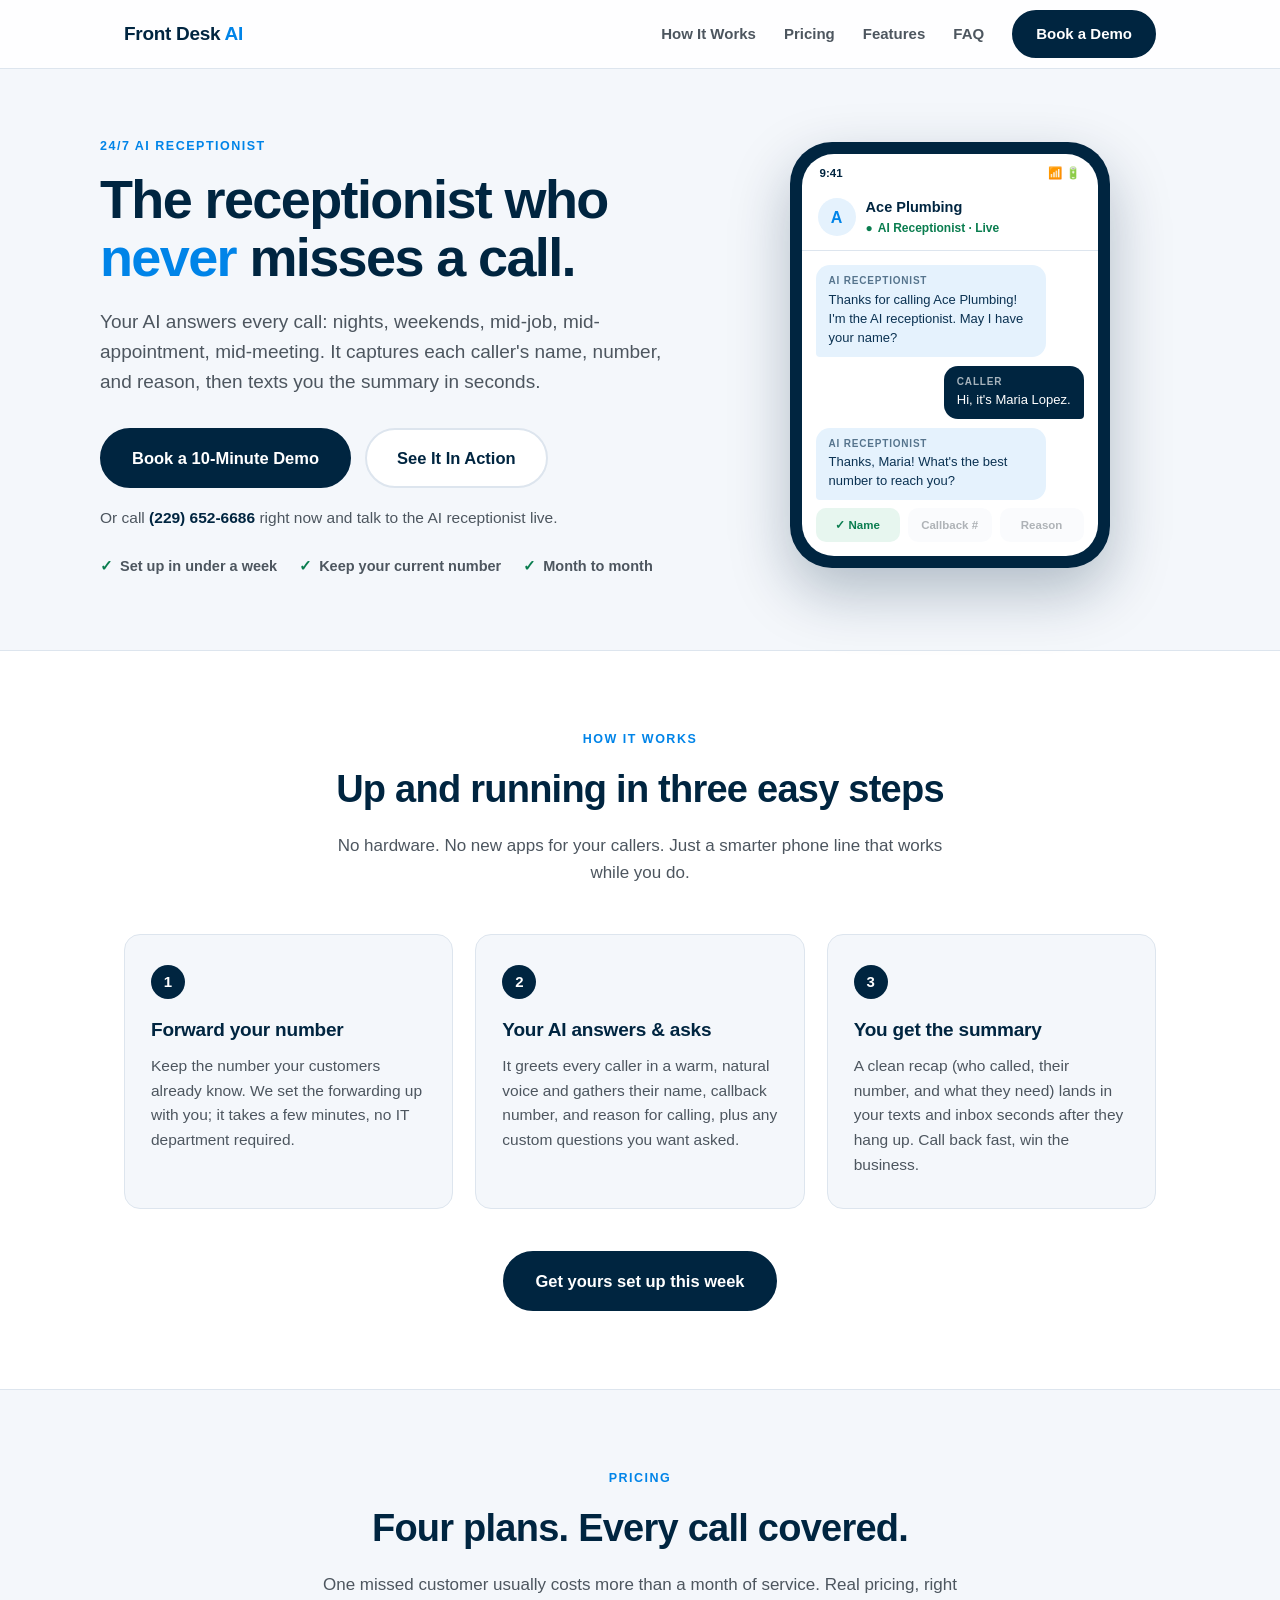
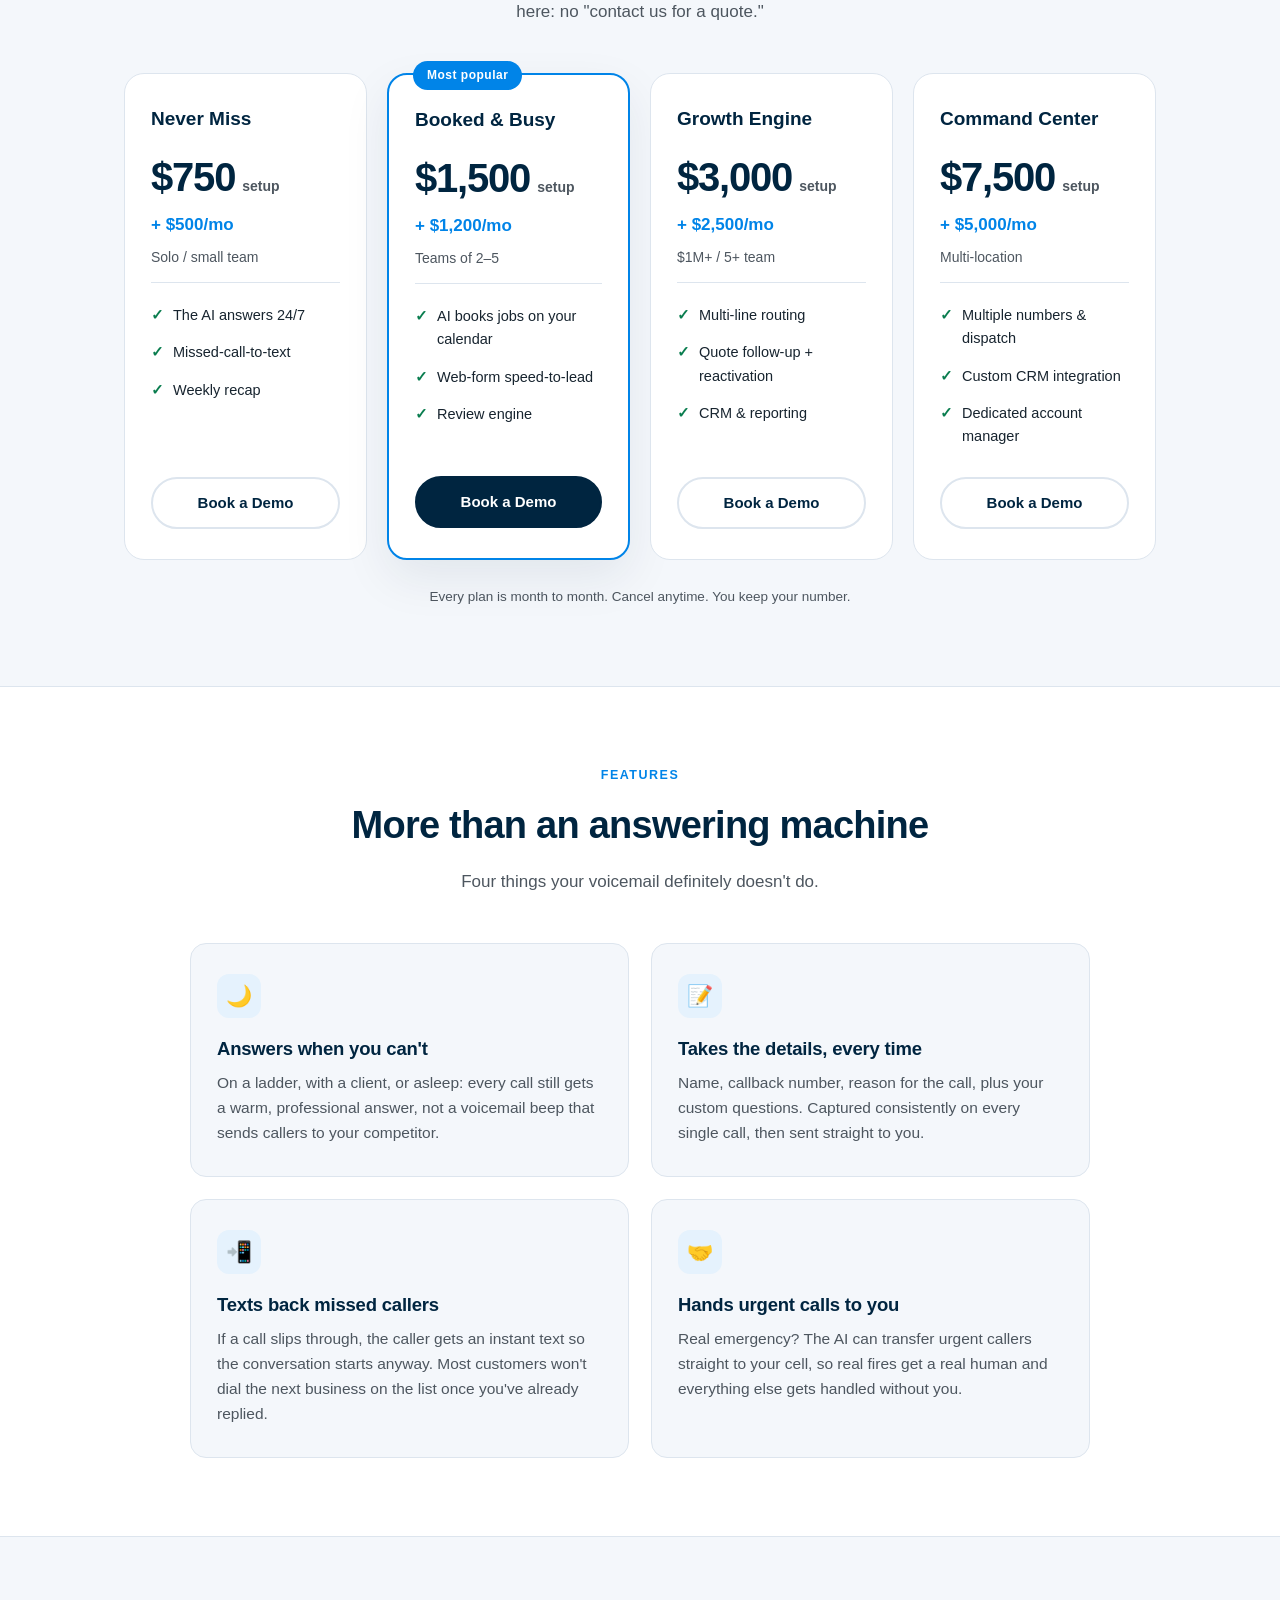
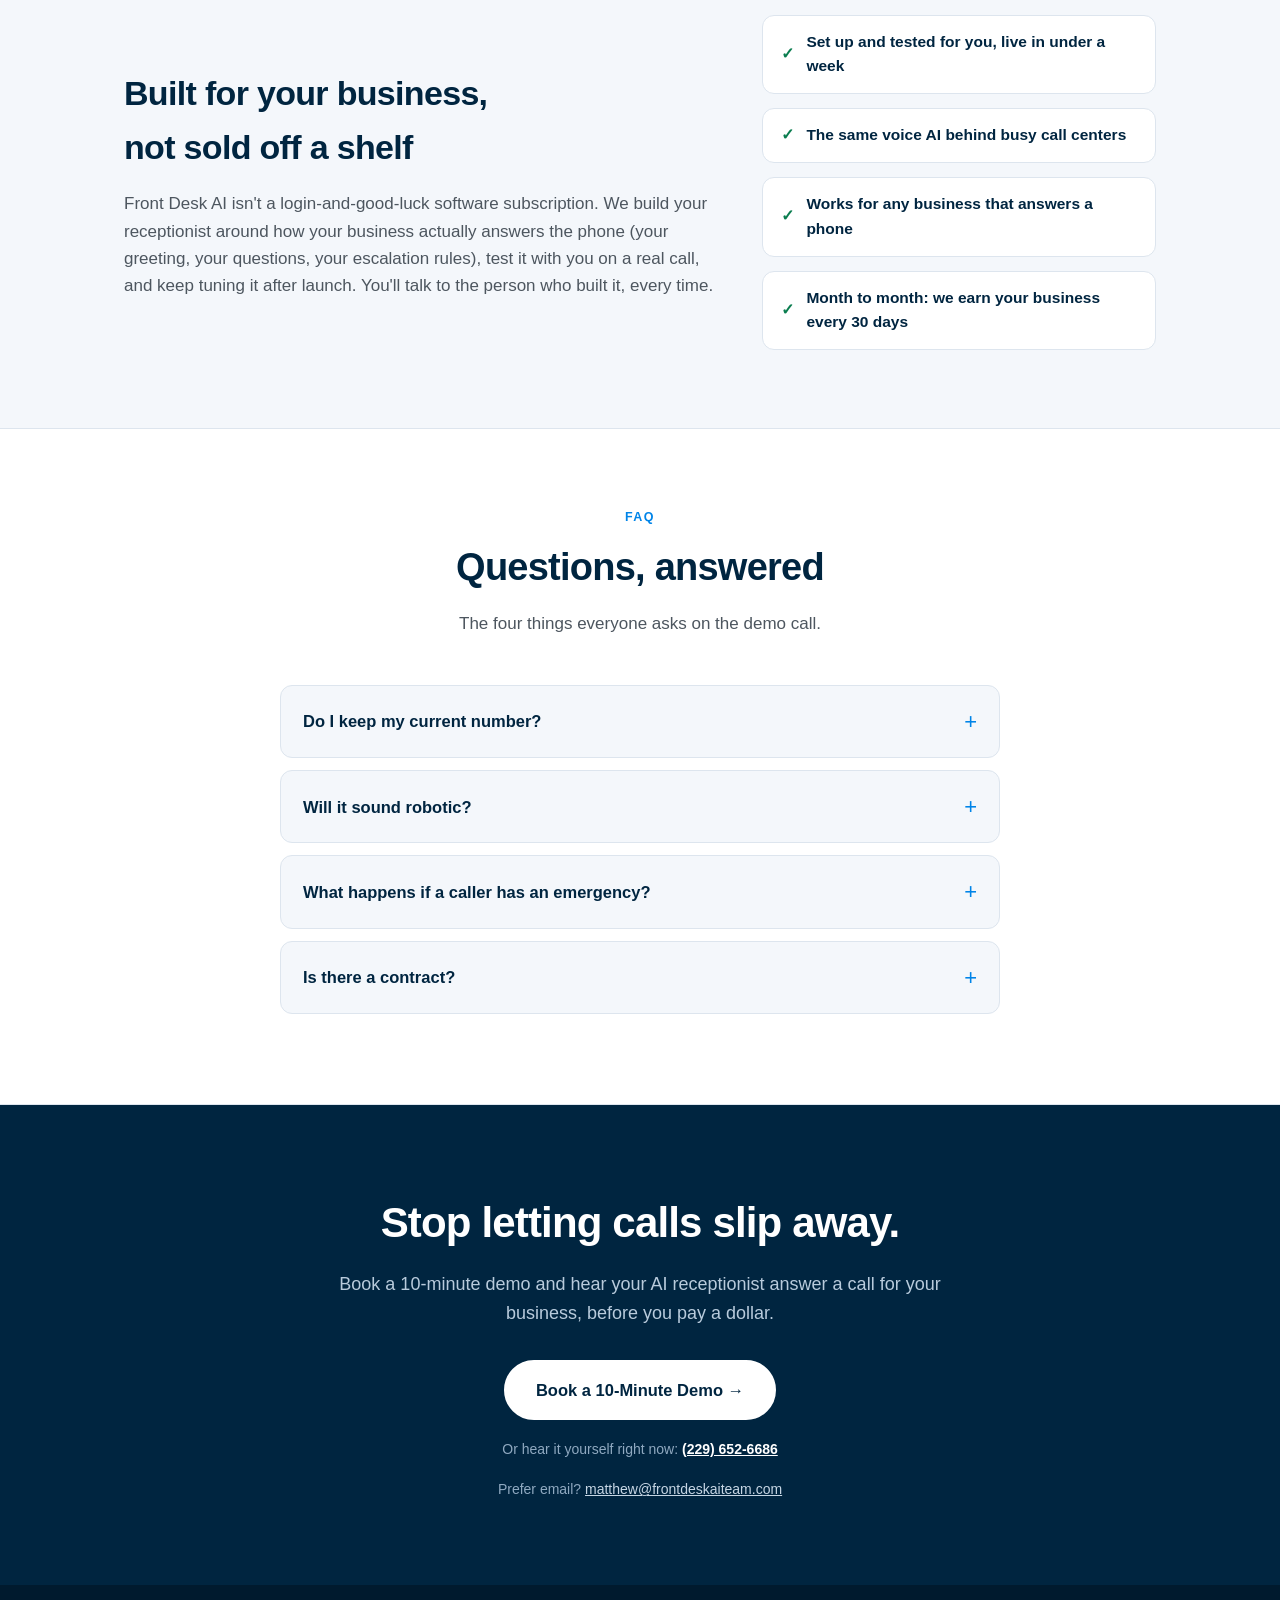
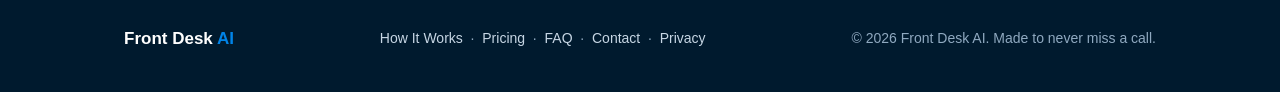
==== index.html @ 1f6967f9 "Add Google Analytics 4 (G-XVB7CTKQTZ) to site head" ====
<!DOCTYPE html>
<html lang="en">
<head>
  <meta charset="UTF-8" />
  <meta name="viewport" content="width=device-width, initial-scale=1.0" />
  <title>Front Desk AI — The AI Receptionist That Never Misses a Call</title>
  <meta name="description" content="A 24/7 AI receptionist for any business. Answers every call, captures each caller's name, number, and reason — and texts you the summary in seconds." />
  <style>
    :root {
      --navy: #002540;
      --navy-soft: #0d3a5c;
      --ink: #17242f;
      --muted: #4d565f;
      --bg: #f4f7fb;
      --card: #ffffff;
      --accent: #0084e8;
      --accent-wash: #e5f2fd;
      --line: #dde5ee;
      --green: #0a7d4f;
      --green-wash: #e7f6ef;
      --radius-card: 16px;
      --z-nav: 100;
    }
    * { box-sizing: border-box; margin: 0; padding: 0; }
    html { scroll-behavior: smooth; }
    body {
      font-family: -apple-system, BlinkMacSystemFont, "Segoe UI", Roboto, Helvetica, Arial, sans-serif;
      background: var(--bg); color: var(--ink); line-height: 1.6;
      -webkit-font-smoothing: antialiased;
    }
    .wrap { max-width: 1080px; margin: 0 auto; padding: 0 24px; }
    a { color: inherit; }
    h1, h2, h3 { color: var(--navy); text-wrap: balance; }
    img { max-width: 100%; }

    /* Buttons */
    .btn {
      display: inline-flex; align-items: center; justify-content: center; gap: 8px;
      background: var(--navy); color: #fff; text-decoration: none;
      padding: 15px 30px; border-radius: 999px; font-weight: 700; font-size: 16.5px;
      border: 2px solid var(--navy);
      transition: transform .12s ease, box-shadow .12s ease;
      min-height: 48px;
    }
    .btn:hover { transform: translateY(-2px); box-shadow: 0 10px 24px rgba(0,37,64,.22); }
    .btn-ghost { background: #fff; color: var(--navy); border-color: var(--line); }
    .btn-ghost:hover { box-shadow: 0 10px 24px rgba(0,37,64,.10); }
    .btn-inverse { background: #fff; color: var(--navy); border-color: #fff; }

    /* Nav */
    .nav-outer {
      position: fixed; top: 0; left: 0; right: 0; z-index: var(--z-nav);
      background: rgba(255,255,255,.85); backdrop-filter: blur(12px);
      border-bottom: 1px solid var(--line);
    }
    nav { display: flex; justify-content: space-between; align-items: center; height: 68px; }
    .logo { font-weight: 800; font-size: 19px; color: var(--navy); text-decoration: none; letter-spacing: -.3px; }
    .logo .dot { color: var(--accent); }
    .nav-links { display: flex; gap: 28px; align-items: center; }
    .nav-links a { text-decoration: none; color: var(--muted); font-size: 15px; font-weight: 600; }
    .nav-links a:hover { color: var(--navy); }
    .nav-links a.btn, .nav-links a.btn:hover { color: #fff; }
    .nav-cta { padding: 10px 22px; font-size: 15px; min-height: 42px; }
    @media (max-width: 820px) { .nav-links a:not(.btn) { display: none; } }

    /* Hero */
    .hero { padding: 132px 0 72px; }
    .hero-grid { display: grid; grid-template-columns: 1.1fr .9fr; gap: 56px; align-items: center; }
    @media (max-width: 900px) { .hero-grid { grid-template-columns: 1fr; gap: 48px; } }
    .kicker {
      display: inline-block; font-size: 12.5px; font-weight: 800; letter-spacing: 1.5px;
      color: var(--accent); text-transform: uppercase; margin-bottom: 14px;
    }
    .hero h1 {
      font-size: clamp(36px, 5.2vw, 54px); line-height: 1.08; letter-spacing: -.03em;
      font-weight: 800; margin-bottom: 20px;
    }
    .hero h1 em { font-style: normal; color: var(--accent); }
    .hero .sub { font-size: 19px; color: var(--muted); max-width: 34em; margin-bottom: 30px; }
    .cta-row { display: flex; gap: 14px; flex-wrap: wrap; margin-bottom: 18px; }
    .try-line { font-size: 15.5px; color: var(--muted); margin-bottom: 24px; }
    .try-line a { color: var(--navy); text-decoration: none; }
    .try-line a:hover { text-decoration: underline; }
    .hero-points { display: flex; gap: 22px; flex-wrap: wrap; font-size: 14.5px; font-weight: 600; color: var(--muted); }
    .hero-points span::before { content: "✓"; color: var(--green); font-weight: 800; margin-right: 7px; }

    /* Phone demo */
    .demo-col { display: flex; flex-direction: column; align-items: center; gap: 18px; }

    .phone {
      width: 320px; max-width: 88vw; background: var(--navy); border-radius: 42px; padding: 12px;
      box-shadow: 0 24px 60px rgba(0,37,64,.28);
    }
    .phone-screen { background: #fff; border-radius: 32px; overflow: hidden; }
    .phone-status {
      display: flex; justify-content: space-between; font-size: 11.5px; font-weight: 700;
      color: var(--navy); padding: 10px 18px 6px;
    }
    .call-head { display: flex; align-items: center; gap: 10px; padding: 8px 16px 12px; border-bottom: 1px solid var(--line); }
    .call-avatar {
      width: 38px; height: 38px; border-radius: 50%; background: var(--accent-wash);
      color: var(--accent); font-weight: 800; display: flex; align-items: center; justify-content: center;
    }
    .call-name { font-weight: 800; font-size: 14.5px; color: var(--navy); }
    .call-live { font-size: 12px; color: var(--green); font-weight: 700; }
    .call-live::before { content: "●"; margin-right: 5px; animation: pulse 1.6s infinite; }
    @keyframes pulse { 0%,100% { opacity: 1; } 50% { opacity: .35; } }
    .transcript { padding: 14px 14px 8px; min-height: 218px; display: flex; flex-direction: column; gap: 9px; }
    .bubble {
      max-width: 86%; padding: 9px 13px; border-radius: 14px; font-size: 13px; line-height: 1.45;
      opacity: 0; transform: translateY(8px);
      animation: rise .45s cubic-bezier(.16,1,.3,1) forwards;
    }
    .bubble.ai { background: var(--accent-wash); color: #0b3252; border-bottom-left-radius: 4px; align-self: flex-start; }
    .bubble.caller { background: var(--navy); color: #fff; border-bottom-right-radius: 4px; align-self: flex-end; }
    .bubble .who { display: block; font-size: 10px; font-weight: 800; letter-spacing: .8px; opacity: .65; margin-bottom: 2px; }
    @keyframes rise { to { opacity: 1; transform: none; } }
    .captured { display: flex; gap: 8px; padding: 0 14px 14px; }
    .cap {
      flex: 1; text-align: center; font-size: 11.5px; font-weight: 700; color: var(--muted);
      background: var(--bg); border-radius: 10px; padding: 8px 4px;
      opacity: .45; transition: all .3s ease;
    }
    .cap.done { opacity: 1; color: var(--green); background: var(--green-wash); }
    .cap.done::before { content: "✓ "; font-weight: 800; }
    .replay {
      font: inherit; font-size: 13.5px; font-weight: 700; color: var(--navy);
      background: none; border: none; cursor: pointer; text-decoration: underline; padding: 6px;
    }

    /* Sections */
    section { padding: 78px 0; }
    .band-white { background: #fff; border-top: 1px solid var(--line); border-bottom: 1px solid var(--line); }
    .sec-label {
      text-align: center; font-size: 12.5px; font-weight: 800; letter-spacing: 1.5px;
      color: var(--accent); text-transform: uppercase; margin-bottom: 10px;
    }
    .sec-title { text-align: center; font-size: clamp(28px, 3.6vw, 38px); font-weight: 800; letter-spacing: -.02em; margin-bottom: 12px; }
    .sec-sub { text-align: center; font-size: 17px; color: var(--muted); max-width: 38em; margin: 0 auto 48px; }

    /* Steps */
    .steps { display: grid; grid-template-columns: repeat(auto-fit, minmax(260px, 1fr)); gap: 22px; }
    .step { background: var(--bg); border: 1px solid var(--line); border-radius: var(--radius-card); padding: 30px 26px; }
    .step .num {
      display: inline-flex; width: 34px; height: 34px; border-radius: 50%;
      background: var(--navy); color: #fff; font-weight: 800; font-size: 15px;
      align-items: center; justify-content: center; margin-bottom: 16px;
    }
    .step h3 { font-size: 19px; margin-bottom: 8px; letter-spacing: -.2px; }
    .step p { font-size: 15.5px; color: var(--muted); }
    .steps-cta { text-align: center; margin-top: 42px; }

    /* Pricing */
    .tiers { display: grid; grid-template-columns: repeat(auto-fit, minmax(230px, 1fr)); gap: 20px; align-items: stretch; }
    .tier {
      position: relative; background: #fff; border: 1px solid var(--line);
      border-radius: 20px; padding: 30px 26px; display: flex; flex-direction: column;
    }
    .tier.pop { border: 2px solid var(--accent); box-shadow: 0 18px 48px rgba(0,37,64,.08); }
    .pop-badge {
      position: absolute; top: -14px; left: 24px; background: var(--accent); color: #fff;
      font-size: 12px; font-weight: 800; letter-spacing: .5px; border-radius: 999px; padding: 5px 14px;
    }
    .tier .plan-name { font-size: 19px; font-weight: 800; color: var(--navy); margin-bottom: 10px; }
    .tier .price-line { display: flex; align-items: baseline; gap: 7px; }
    .tier .amount { font-size: 40px; font-weight: 800; color: var(--navy); letter-spacing: -1.2px; }
    .tier .per { font-size: 14px; color: var(--muted); font-weight: 600; }
    .tier .monthly { font-size: 17px; font-weight: 800; color: var(--accent); margin: 2px 0 8px; }
    .tier .fit { font-size: 14px; color: var(--muted); padding-bottom: 14px; border-bottom: 1px solid var(--line); margin-bottom: 14px; }
    .tier ul { list-style: none; margin: 0 0 22px; flex: 1; }
    .tier li { padding: 7px 0; font-size: 14.5px; display: flex; gap: 9px; }
    .tier li::before { content: "✓"; color: var(--green); font-weight: 800; }
    .tier .btn { width: 100%; padding: 12px 20px; font-size: 15px; }
    .price-note { text-align: center; font-size: 13.5px; color: var(--muted); margin-top: 26px; }

    /* Features */
    .features { display: grid; grid-template-columns: repeat(auto-fit, minmax(300px, 1fr)); gap: 22px; max-width: 900px; margin: 0 auto; }
    .feature { background: var(--bg); border: 1px solid var(--line); border-radius: var(--radius-card); padding: 30px 26px; }
    .feature .ico {
      width: 44px; height: 44px; border-radius: 12px; background: var(--accent-wash);
      display: flex; align-items: center; justify-content: center; font-size: 21px; margin-bottom: 16px;
    }
    .feature h3 { font-size: 18.5px; margin-bottom: 8px; letter-spacing: -.2px; }
    .feature p { font-size: 15.5px; color: var(--muted); }

    /* Trust */
    .trust-inner { display: grid; grid-template-columns: 1.2fr .8fr; gap: 48px; align-items: center; }
    @media (max-width: 820px) { .trust-inner { grid-template-columns: 1fr; } }
    .trust-inner h2 { font-size: clamp(26px, 3.2vw, 34px); letter-spacing: -.02em; margin-bottom: 16px; text-align: left; }
    .trust-inner .lead { font-size: 17px; color: var(--muted); margin-bottom: 0; }
    .trust-list { list-style: none; display: flex; flex-direction: column; gap: 14px; }
    .trust-list li {
      background: #fff; border: 1px solid var(--line); border-radius: 12px;
      padding: 14px 18px; font-size: 15.5px; font-weight: 600; color: var(--navy);
      display: flex; gap: 12px; align-items: center;
    }
    .trust-list li::before { content: "✓"; color: var(--green); font-weight: 800; }

    /* FAQ */
    .faq { max-width: 720px; margin: 0 auto; }
    .faq details { background: var(--bg); border: 1px solid var(--line); border-radius: 12px; margin-bottom: 12px; }
    .faq summary {
      cursor: pointer; list-style: none; display: flex; justify-content: space-between; align-items: center;
      padding: 18px 22px; font-weight: 700; font-size: 16.5px; color: var(--navy); gap: 16px;
    }
    .faq summary::-webkit-details-marker { display: none; }
    .faq summary::after { content: "+"; font-size: 22px; font-weight: 400; color: var(--accent); transition: transform .2s ease; }
    .faq details[open] summary::after { transform: rotate(45deg); }
    .faq .answer { padding: 0 22px 20px; font-size: 15.5px; color: var(--muted); }

    /* Final CTA */
    .final { background: var(--navy); color: #fff; text-align: center; padding: 84px 0; }
    .final h2 { color: #fff; font-size: clamp(30px, 4vw, 42px); letter-spacing: -.02em; margin-bottom: 14px; }
    .final p { font-size: 18px; color: #b8cbdc; max-width: 34em; margin: 0 auto 32px; }
    .final .micro { font-size: 14px; color: #8fa9c0; margin: 18px auto 0; }

    /* Footer */
    footer { background: #001a2e; color: #8fa9c0; padding: 40px 0; font-size: 14px; }
    .foot { display: flex; justify-content: space-between; gap: 24px; flex-wrap: wrap; align-items: center; }
    footer a { color: #c6d6e4; text-decoration: none; }
    footer a:hover { text-decoration: underline; }
    .foot-logo { font-weight: 800; font-size: 17px; color: #fff; }
    .foot-logo .dot { color: var(--accent); }

    @media (prefers-reduced-motion: reduce) {
      html { scroll-behavior: auto; }
      .bubble { animation: none; opacity: 1; transform: none; }
      .call-live::before { animation: none; }
      .btn, .cap { transition: none; }
    }
  </style>
  <!-- Meta Pixel Code -->
  <script>
  !function(f,b,e,v,n,t,s)
  {if(f.fbq)return;n=f.fbq=function(){n.callMethod?
  n.callMethod.apply(n,arguments):n.queue.push(arguments)};
  if(!f._fbq)f._fbq=n;n.push=n;n.loaded=!0;n.version='2.0';
  n.queue=[];t=b.createElement(e);t.async=!0;
  t.src=v;s=b.getElementsByTagName(e)[0];
  s.parentNode.insertBefore(t,s)}(window, document,'script',
  'https://connect.facebook.net/en_US/fbevents.js');
  fbq('init', '27931621709765594');
  fbq('track', 'PageView');
  </script>
  <noscript><img height="1" width="1" style="display:none"
  src="https://www.facebook.com/tr?id=27931621709765594&ev=PageView&noscript=1"
  /></noscript>
  <!-- End Meta Pixel Code -->
  <!-- Google tag (gtag.js) -->
  <script async src="https://www.googletagmanager.com/gtag/js?id=G-XVB7CTKQTZ"></script>
  <script>
    window.dataLayer = window.dataLayer || [];
    function gtag(){dataLayer.push(arguments);}
    gtag('js', new Date());
    gtag('config', 'G-XVB7CTKQTZ');
  </script>
  <!-- End Google tag -->
</head>
<body>

  <div class="nav-outer">
    <nav class="wrap">
      <a class="logo" href="#top">Front Desk<span class="dot"> AI</span></a>
      <div class="nav-links">
        <a href="#how">How It Works</a>
        <a href="#pricing">Pricing</a>
        <a href="#features">Features</a>
        <a href="#faq">FAQ</a>
        <a class="btn nav-cta" href="https://calendly.com/njanjubusiness/30min">Book a Demo</a>
      </div>
    </nav>
  </div>

  <!-- HERO -->
  <header class="hero wrap" id="top">
    <div class="hero-grid">
      <div>
        <span class="kicker">24/7 AI Receptionist</span>
        <h1>The receptionist who <em>never</em> misses a call.</h1>
        <p class="sub">Your AI answers every call: nights, weekends, mid-job, mid-appointment, mid-meeting. It captures each caller's name, number, and reason, then texts you the summary in seconds.</p>
        <div class="cta-row">
          <a class="btn" href="https://calendly.com/njanjubusiness/30min">Book a 10-Minute Demo</a>
          <a class="btn btn-ghost" href="#demo" id="see-in-action">See It In Action</a>
        </div>
        <p class="try-line">Or call <a href="tel:+12296526686"><strong>(229) 652-6686</strong></a> right now and talk to the AI receptionist live.</p>
        <div class="hero-points">
          <span>Set up in under a week</span>
          <span>Keep your current number</span>
          <span>Month to month</span>
        </div>
      </div>

      <div class="demo-col" id="demo">
        <div class="phone" aria-label="Example AI receptionist call">
          <div class="phone-screen">
            <div class="phone-status"><span>9:41</span><span>📶 🔋</span></div>
            <div class="call-head">
              <div class="call-avatar" id="call-avatar">A</div>
              <div>
                <div class="call-name" id="call-name">Ace Plumbing</div>
                <div class="call-live">AI Receptionist · Live</div>
              </div>
            </div>
            <div class="transcript" id="transcript" aria-live="polite"></div>
            <div class="captured">
              <div class="cap" id="cap-name">Name</div>
              <div class="cap" id="cap-number">Callback #</div>
              <div class="cap" id="cap-reason">Reason</div>
            </div>
          </div>
        </div>
      </div>
    </div>
  </header>

  <!-- HOW IT WORKS -->
  <section class="band-white" id="how">
    <div class="wrap">
      <div class="sec-label">How It Works</div>
      <h2 class="sec-title">Up and running in three easy steps</h2>
      <p class="sec-sub">No hardware. No new apps for your callers. Just a smarter phone line that works while you do.</p>
      <div class="steps">
        <div class="step">
          <span class="num">1</span>
          <h3>Forward your number</h3>
          <p>Keep the number your customers already know. We set the forwarding up with you; it takes a few minutes, no IT department required.</p>
        </div>
        <div class="step">
          <span class="num">2</span>
          <h3>Your AI answers &amp; asks</h3>
          <p>It greets every caller in a warm, natural voice and gathers their name, callback number, and reason for calling, plus any custom questions you want asked.</p>
        </div>
        <div class="step">
          <span class="num">3</span>
          <h3>You get the summary</h3>
          <p>A clean recap (who called, their number, and what they need) lands in your texts and inbox seconds after they hang up. Call back fast, win the business.</p>
        </div>
      </div>
      <div class="steps-cta">
        <a class="btn" href="https://calendly.com/njanjubusiness/30min">Get yours set up this week</a>
      </div>
    </div>
  </section>

  <!-- PRICING -->
  <section id="pricing">
    <div class="wrap">
      <div class="sec-label">Pricing</div>
      <h2 class="sec-title">Four plans. Every call covered.</h2>
      <p class="sec-sub">One missed customer usually costs more than a month of service. Real pricing, right here: no "contact us for a quote."</p>
      <div class="tiers">
        <div class="tier">
          <div class="plan-name">Never Miss</div>
          <div class="price-line"><span class="amount">$750</span><span class="per">setup</span></div>
          <div class="monthly">+ $500/mo</div>
          <div class="fit">Solo / small team</div>
          <ul>
            <li>The AI answers 24/7</li>
            <li>Missed-call-to-text</li>
            <li>Weekly recap</li>
          </ul>
          <a class="btn btn-ghost" href="https://calendly.com/njanjubusiness/30min">Book a Demo</a>
        </div>
        <div class="tier pop">
          <span class="pop-badge">Most popular</span>
          <div class="plan-name">Booked &amp; Busy</div>
          <div class="price-line"><span class="amount">$1,500</span><span class="per">setup</span></div>
          <div class="monthly">+ $1,200/mo</div>
          <div class="fit">Teams of 2&ndash;5</div>
          <ul>
            <li>AI books jobs on your calendar</li>
            <li>Web-form speed-to-lead</li>
            <li>Review engine</li>
          </ul>
          <a class="btn" href="https://calendly.com/njanjubusiness/30min">Book a Demo</a>
        </div>
        <div class="tier">
          <div class="plan-name">Growth Engine</div>
          <div class="price-line"><span class="amount">$3,000</span><span class="per">setup</span></div>
          <div class="monthly">+ $2,500/mo</div>
          <div class="fit">$1M+ / 5+ team</div>
          <ul>
            <li>Multi-line routing</li>
            <li>Quote follow-up + reactivation</li>
            <li>CRM &amp; reporting</li>
          </ul>
          <a class="btn btn-ghost" href="https://calendly.com/njanjubusiness/30min">Book a Demo</a>
        </div>
        <div class="tier">
          <div class="plan-name">Command Center</div>
          <div class="price-line"><span class="amount">$7,500</span><span class="per">setup</span></div>
          <div class="monthly">+ $5,000/mo</div>
          <div class="fit">Multi-location</div>
          <ul>
            <li>Multiple numbers &amp; dispatch</li>
            <li>Custom CRM integration</li>
            <li>Dedicated account manager</li>
          </ul>
          <a class="btn btn-ghost" href="https://calendly.com/njanjubusiness/30min">Book a Demo</a>
        </div>
      </div>
      <p class="price-note">Every plan is month to month. Cancel anytime. You keep your number.</p>
    </div>
  </section>

  <!-- FEATURES -->
  <section class="band-white" id="features">
    <div class="wrap">
      <div class="sec-label">Features</div>
      <h2 class="sec-title">More than an answering machine</h2>
      <p class="sec-sub">Four things your voicemail definitely doesn't do.</p>
      <div class="features">
        <div class="feature">
          <div class="ico">🌙</div>
          <h3>Answers when you can't</h3>
          <p>On a ladder, with a client, or asleep: every call still gets a warm, professional answer, not a voicemail beep that sends callers to your competitor.</p>
        </div>
        <div class="feature">
          <div class="ico">📝</div>
          <h3>Takes the details, every time</h3>
          <p>Name, callback number, reason for the call, plus your custom questions. Captured consistently on every single call, then sent straight to you.</p>
        </div>
        <div class="feature">
          <div class="ico">📲</div>
          <h3>Texts back missed callers</h3>
          <p>If a call slips through, the caller gets an instant text so the conversation starts anyway. Most customers won't dial the next business on the list once you've already replied.</p>
        </div>
        <div class="feature">
          <div class="ico">🤝</div>
          <h3>Hands urgent calls to you</h3>
          <p>Real emergency? The AI can transfer urgent callers straight to your cell, so real fires get a real human and everything else gets handled without you.</p>
        </div>
      </div>
    </div>
  </section>

  <!-- TRUST -->
  <section id="why">
    <div class="wrap trust-inner">
      <div>
        <h2>Built for your business, not sold off a shelf</h2>
        <p class="lead">Front Desk AI isn't a login-and-good-luck software subscription. We build your receptionist around how your business actually answers the phone (your greeting, your questions, your escalation rules), test it with you on a real call, and keep tuning it after launch. You'll talk to the person who built it, every time.</p>
      </div>
      <ul class="trust-list">
        <li>Set up and tested for you, live in under a week</li>
        <li>The same voice AI behind busy call centers</li>
        <li>Works for any business that answers a phone</li>
        <li>Month to month: we earn your business every 30 days</li>
      </ul>
    </div>
  </section>

  <!-- FAQ -->
  <section class="band-white" id="faq">
    <div class="wrap">
      <div class="sec-label">FAQ</div>
      <h2 class="sec-title">Questions, answered</h2>
      <p class="sec-sub">The four things everyone asks on the demo call.</p>
      <div class="faq">
        <details>
          <summary>Do I keep my current number?</summary>
          <p class="answer">Yes. We forward your existing line to your AI receptionist. Your callers dial the same number they always have and won't notice any difference. Cancel, and your number works exactly as before.</p>
        </details>
        <details>
          <summary>Will it sound robotic?</summary>
          <p class="answer">No. It uses a warm, natural voice and greets callers with your business name and your tone. Most callers have a normal conversation without realizing they're talking to an AI, and it never gets flustered, tired, or rude.</p>
        </details>
        <details>
          <summary>What happens if a caller has an emergency?</summary>
          <p class="answer">You decide what counts as urgent, and the AI follows your rules: transferring those calls straight to your cell, or flagging them at the top of your summary so you can call back first.</p>
        </details>
        <details>
          <summary>Is there a contract?</summary>
          <p class="answer">No contract. Every plan starts with a one-time setup (from $750) to build and tune your receptionist, then a flat monthly rate (from $500/mo), month to month. If it's not paying for itself, cancel. You keep your number either way.</p>
        </details>
      </div>
    </div>
  </section>

  <!-- FINAL CTA -->
  <section class="final">
    <div class="wrap">
      <h2>Stop letting calls slip away.</h2>
      <p>Book a 10-minute demo and hear your AI receptionist answer a call for your business, before you pay a dollar.</p>
      <a class="btn btn-inverse" href="https://calendly.com/njanjubusiness/30min">Book a 10-Minute Demo →</a>
      <p class="micro">Or hear it yourself right now: <a href="tel:+12296526686" style="color:#fff; font-weight:700">(229) 652-6686</a></p>
      <p class="micro">Prefer email? <a href="mailto:matthew@frontdeskaiteam.com" style="color:#c6d6e4">matthew@frontdeskaiteam.com</a></p>
    </div>
  </section>

  <footer>
    <div class="wrap foot">
      <div class="foot-logo">Front Desk<span class="dot"> AI</span></div>
      <div>
        <a href="#how">How It Works</a> &nbsp;·&nbsp;
        <a href="#pricing">Pricing</a> &nbsp;·&nbsp;
        <a href="#faq">FAQ</a> &nbsp;·&nbsp;
        <a href="mailto:matthew@frontdeskaiteam.com">Contact</a> &nbsp;·&nbsp;
        <a href="/privacy/">Privacy</a>
      </div>
      <div>© 2026 Front Desk AI. Made to never miss a call.</div>
    </div>
  </footer>

  <script>
    const CALL = [
      ["ai", "Thanks for calling Ace Plumbing! I'm the AI receptionist. May I have your name?"],
      ["caller", "Hi, it's Maria Lopez."],
      ["ai", "Thanks, Maria! What's the best number to reach you?", "name"],
      ["caller", "909-555-0142."],
      ["ai", "Got it. And what can we help you with today?", "number"],
      ["caller", "My water heater is leaking into the garage."],
      ["ai", "Sorry to hear that. I've got it all down, and someone will call you right back, Maria!", "reason"]
    ];

    const transcript = document.getElementById("transcript");
    const caps = { name: document.getElementById("cap-name"), number: document.getElementById("cap-number"), reason: document.getElementById("cap-reason") };
    const reduced = window.matchMedia("(prefers-reduced-motion: reduce)").matches;
    let timers = [];

    function play() {
      timers.forEach(clearTimeout); timers = [];
      transcript.innerHTML = "";
      Object.values(caps).forEach(c => c.classList.remove("done"));

      CALL.forEach(([who, text, capKey], i) => {
        const delay = reduced ? 0 : i * 1100;
        timers.push(setTimeout(() => {
          const b = document.createElement("div");
          b.className = "bubble " + who;
          const label = document.createElement("span");
          label.className = "who";
          label.textContent = who === "ai" ? "AI RECEPTIONIST" : "CALLER";
          b.appendChild(label);
          b.appendChild(document.createTextNode(text));
          transcript.appendChild(b);
          if (capKey) caps[capKey].classList.add("done");
          if (transcript.children.length > 4) transcript.removeChild(transcript.children[0]);
        }, delay));
      });
    }

    document.getElementById("see-in-action").addEventListener("click", () => play());
    play();
  </script>
  <!-- Meta Pixel: fire Schedule when a booking button (Calendly) is clicked -->
  <script>
    document.addEventListener("click", function (e) {
      var a = e.target.closest('a[href*="calendly.com"]');
      if (a && typeof fbq === "function") { fbq("track", "Schedule"); }
    });
  </script>
</body>
</html>
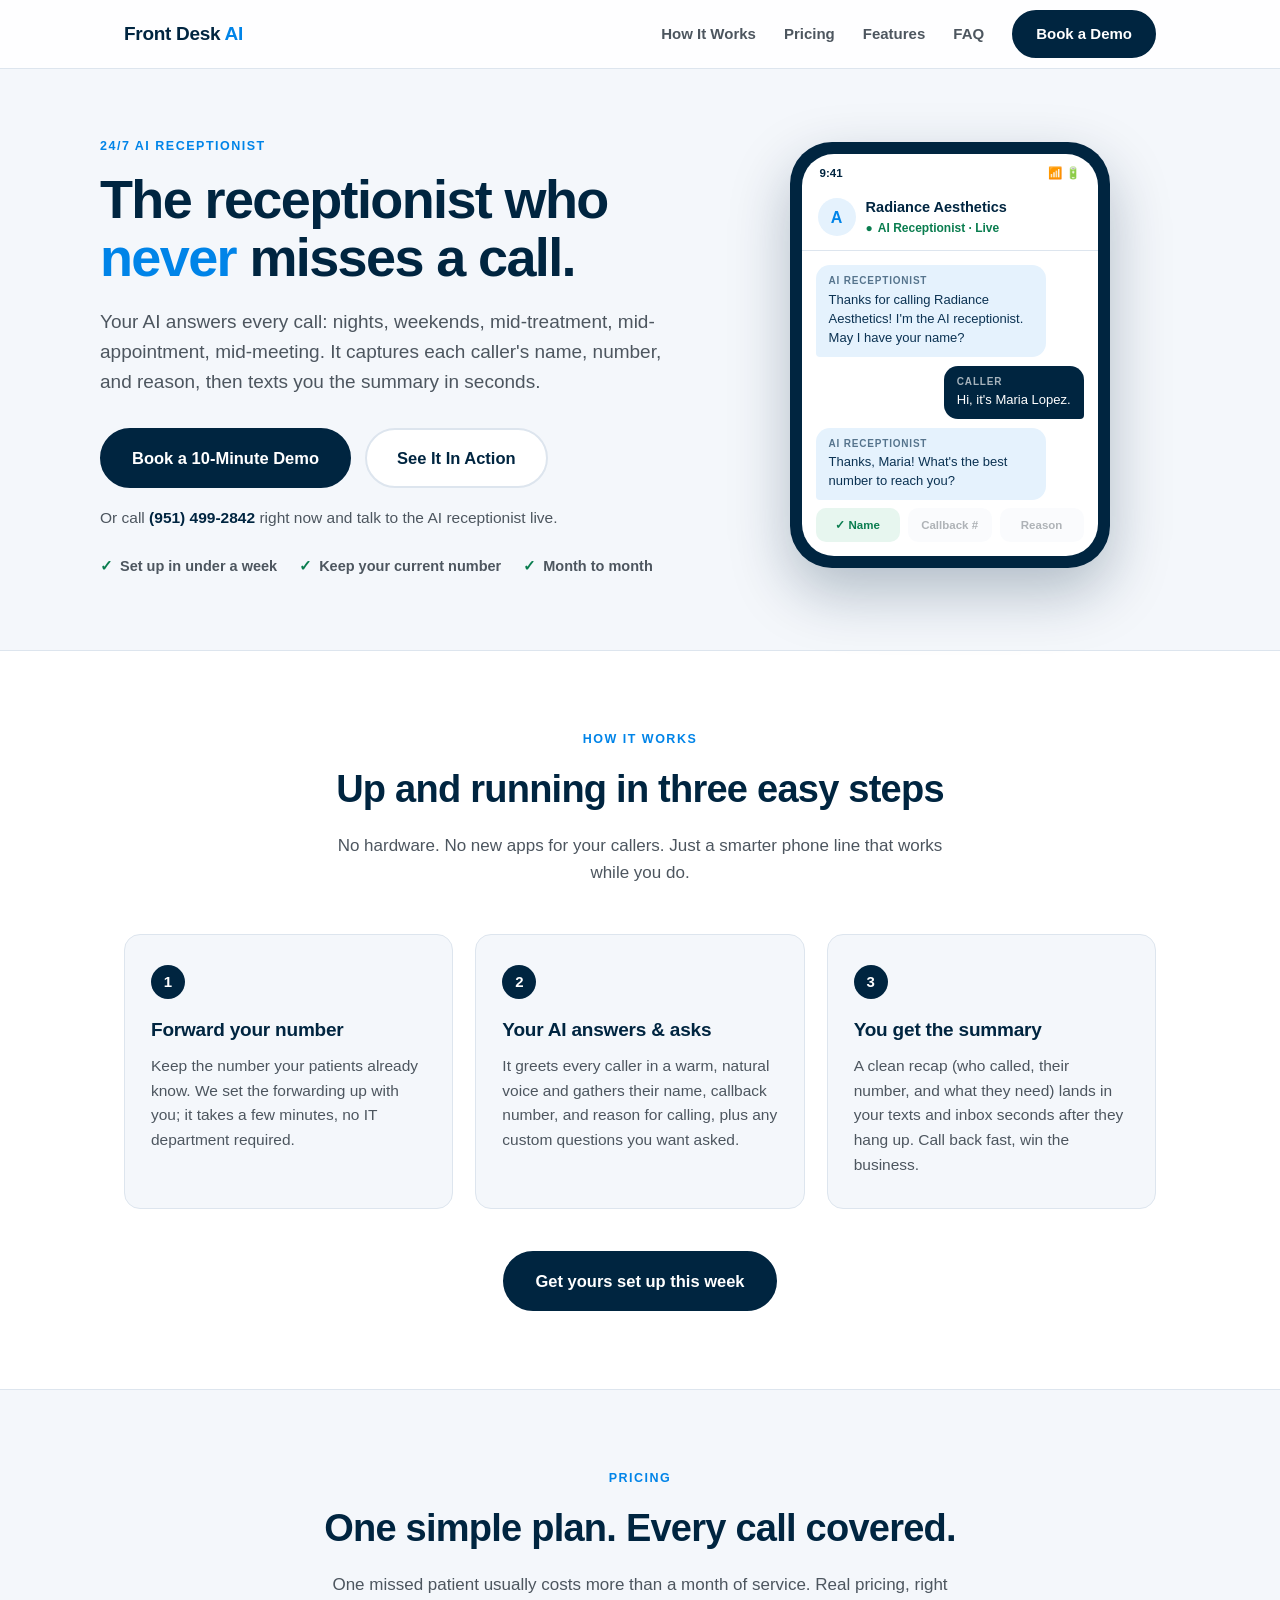
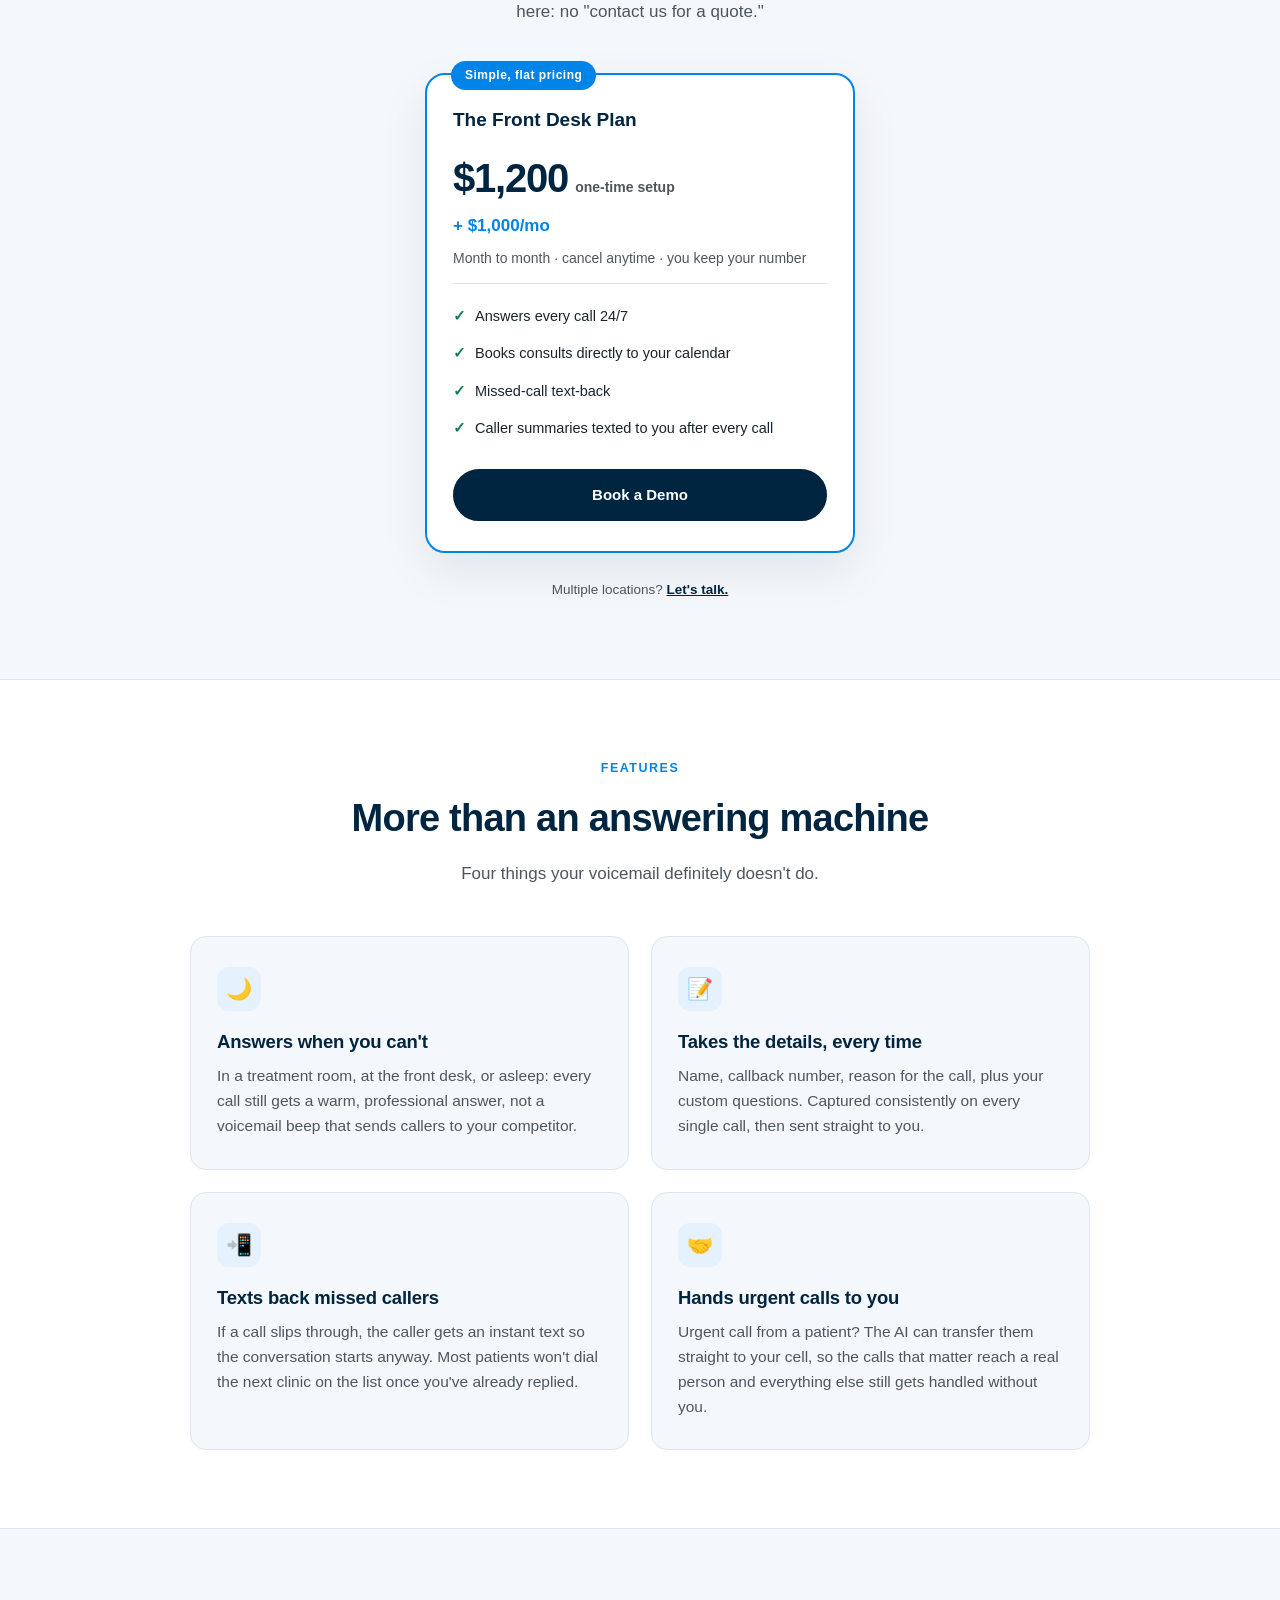
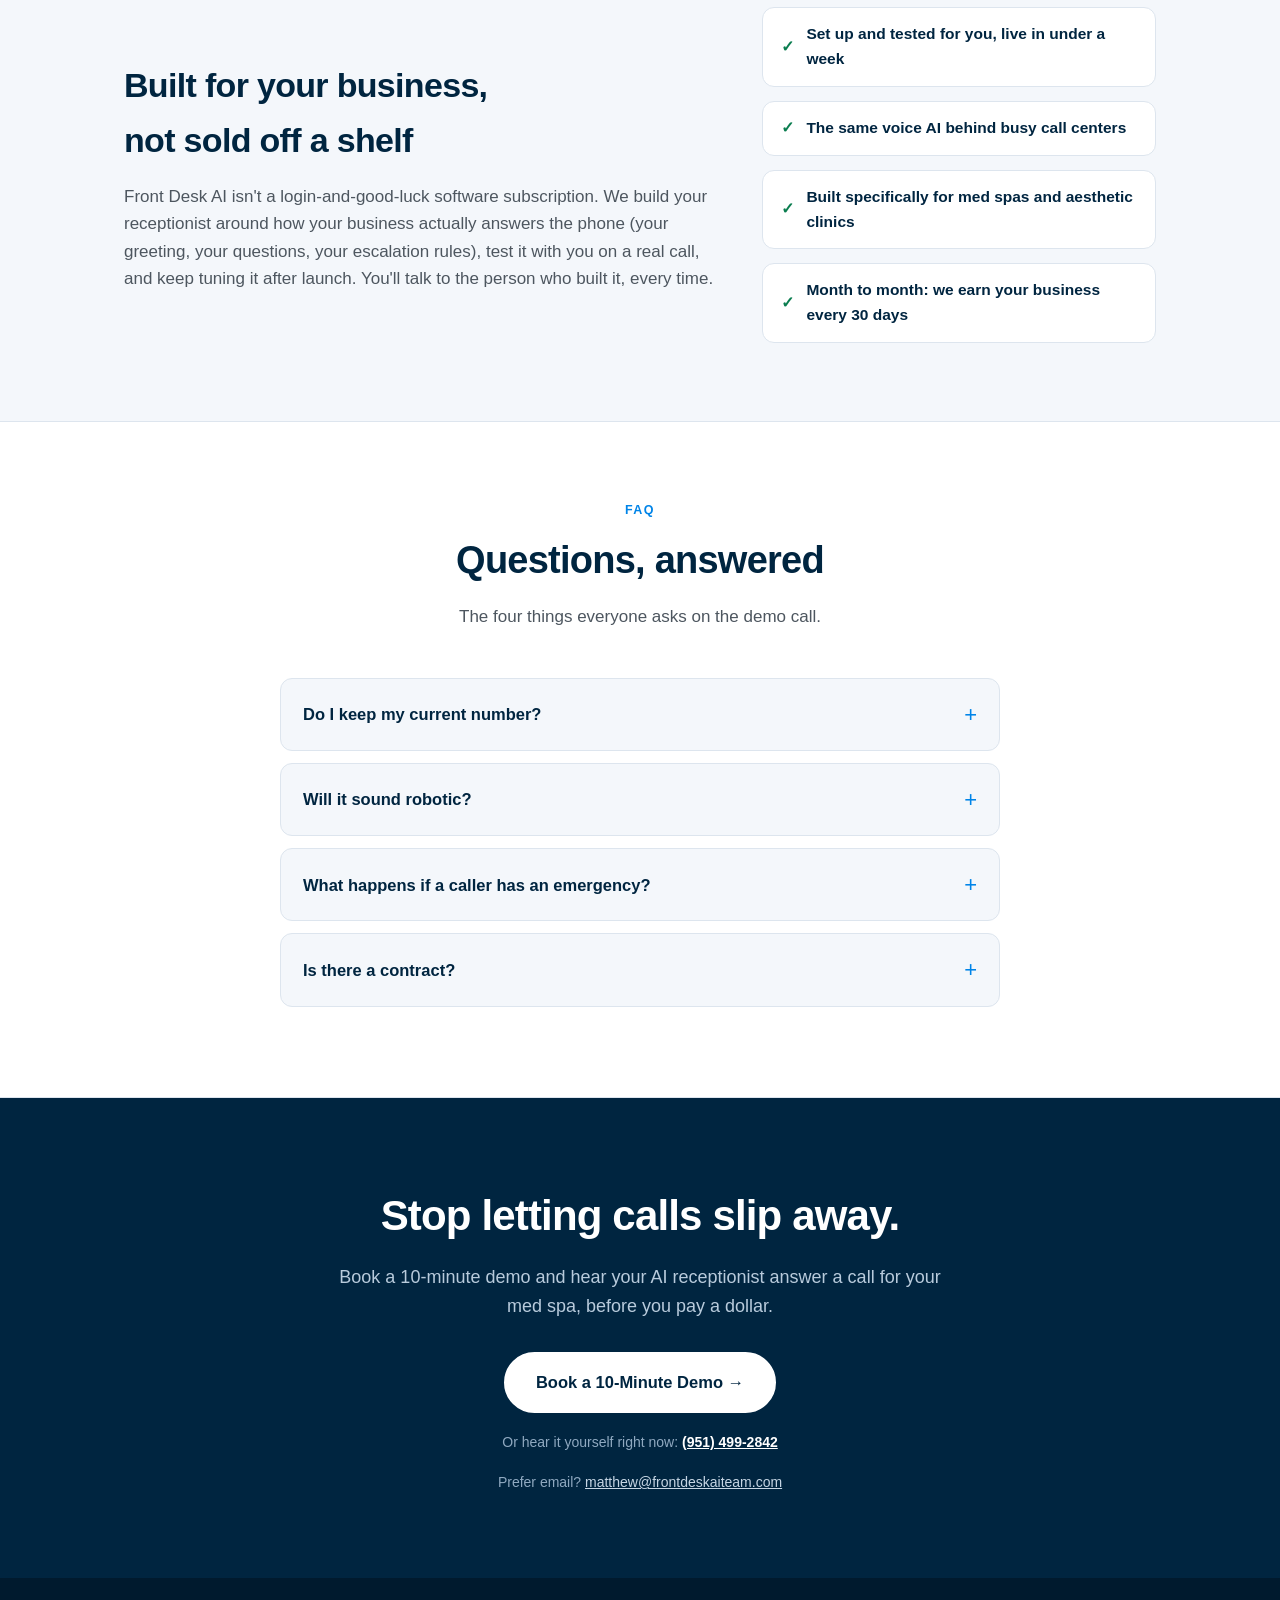
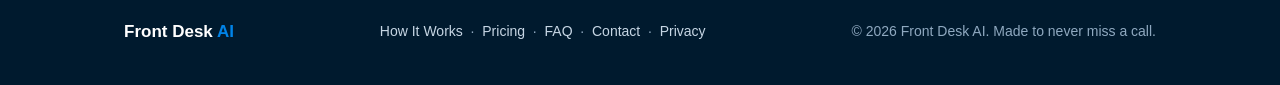
==== commit 569023aa: "Retarget site to med spas: copy, single plan ($1,200 + $1,000/mo), demo number and name" ====
--- a/index.html
+++ b/index.html
@@ -3,8 +3,8 @@
 <head>
   <meta charset="UTF-8" />
   <meta name="viewport" content="width=device-width, initial-scale=1.0" />
-  <title>Front Desk AI — The AI Receptionist That Never Misses a Call</title>
-  <meta name="description" content="A 24/7 AI receptionist for any business. Answers every call, captures each caller's name, number, and reason — and texts you the summary in seconds." />
+  <title>Front Desk AI — The AI Receptionist for Med Spas &amp; Aesthetic Clinics</title>
+  <meta name="description" content="A 24/7 AI receptionist built for med spas and aesthetic clinics. Answers every call, books consults, captures each caller's name, number, and reason — and texts you the summary in seconds." />
   <style>
     :root {
       --navy: #002540;
@@ -277,12 +277,12 @@
       <div>
         <span class="kicker">24/7 AI Receptionist</span>
         <h1>The receptionist who <em>never</em> misses a call.</h1>
-        <p class="sub">Your AI answers every call: nights, weekends, mid-job, mid-appointment, mid-meeting. It captures each caller's name, number, and reason, then texts you the summary in seconds.</p>
+        <p class="sub">Your AI answers every call: nights, weekends, mid-treatment, mid-appointment, mid-meeting. It captures each caller's name, number, and reason, then texts you the summary in seconds.</p>
         <div class="cta-row">
           <a class="btn" href="https://calendly.com/njanjubusiness/30min">Book a 10-Minute Demo</a>
           <a class="btn btn-ghost" href="#demo" id="see-in-action">See It In Action</a>
         </div>
-        <p class="try-line">Or call <a href="tel:+12296526686"><strong>(229) 652-6686</strong></a> right now and talk to the AI receptionist live.</p>
+        <p class="try-line">Or call <a href="tel:+19514992842"><strong>(951) 499-2842</strong></a> right now and talk to the AI receptionist live.</p>
         <div class="hero-points">
           <span>Set up in under a week</span>
           <span>Keep your current number</span>
@@ -297,7 +297,7 @@
             <div class="call-head">
               <div class="call-avatar" id="call-avatar">A</div>
               <div>
-                <div class="call-name" id="call-name">Ace Plumbing</div>
+                <div class="call-name" id="call-name">Radiance Aesthetics</div>
                 <div class="call-live">AI Receptionist · Live</div>
               </div>
             </div>
@@ -323,7 +323,7 @@
         <div class="step">
           <span class="num">1</span>
           <h3>Forward your number</h3>
-          <p>Keep the number your customers already know. We set the forwarding up with you; it takes a few minutes, no IT department required.</p>
+          <p>Keep the number your patients already know. We set the forwarding up with you; it takes a few minutes, no IT department required.</p>
         </div>
         <div class="step">
           <span class="num">2</span>
@@ -346,60 +346,25 @@
   <section id="pricing">
     <div class="wrap">
       <div class="sec-label">Pricing</div>
-      <h2 class="sec-title">Four plans. Every call covered.</h2>
-      <p class="sec-sub">One missed customer usually costs more than a month of service. Real pricing, right here: no "contact us for a quote."</p>
-      <div class="tiers">
-        <div class="tier">
-          <div class="plan-name">Never Miss</div>
-          <div class="price-line"><span class="amount">$750</span><span class="per">setup</span></div>
-          <div class="monthly">+ $500/mo</div>
-          <div class="fit">Solo / small team</div>
+      <h2 class="sec-title">One simple plan. Every call covered.</h2>
+      <p class="sec-sub">One missed patient usually costs more than a month of service. Real pricing, right here: no "contact us for a quote."</p>
+      <div class="tiers" style="grid-template-columns: minmax(0, 430px); justify-content: center;">
+        <div class="tier pop">
+          <span class="pop-badge">Simple, flat pricing</span>
+          <div class="plan-name">The Front Desk Plan</div>
+          <div class="price-line"><span class="amount">$1,200</span><span class="per">one-time setup</span></div>
+          <div class="monthly">+ $1,000/mo</div>
+          <div class="fit">Month to month · cancel anytime · you keep your number</div>
           <ul>
-            <li>The AI answers 24/7</li>
-            <li>Missed-call-to-text</li>
-            <li>Weekly recap</li>
-          </ul>
-          <a class="btn btn-ghost" href="https://calendly.com/njanjubusiness/30min">Book a Demo</a>
-        </div>
-        <div class="tier pop">
-          <span class="pop-badge">Most popular</span>
-          <div class="plan-name">Booked &amp; Busy</div>
-          <div class="price-line"><span class="amount">$1,500</span><span class="per">setup</span></div>
-          <div class="monthly">+ $1,200/mo</div>
-          <div class="fit">Teams of 2&ndash;5</div>
-          <ul>
-            <li>AI books jobs on your calendar</li>
-            <li>Web-form speed-to-lead</li>
-            <li>Review engine</li>
+            <li>Answers every call 24/7</li>
+            <li>Books consults directly to your calendar</li>
+            <li>Missed-call text-back</li>
+            <li>Caller summaries texted to you after every call</li>
           </ul>
           <a class="btn" href="https://calendly.com/njanjubusiness/30min">Book a Demo</a>
         </div>
-        <div class="tier">
-          <div class="plan-name">Growth Engine</div>
-          <div class="price-line"><span class="amount">$3,000</span><span class="per">setup</span></div>
-          <div class="monthly">+ $2,500/mo</div>
-          <div class="fit">$1M+ / 5+ team</div>
-          <ul>
-            <li>Multi-line routing</li>
-            <li>Quote follow-up + reactivation</li>
-            <li>CRM &amp; reporting</li>
-          </ul>
-          <a class="btn btn-ghost" href="https://calendly.com/njanjubusiness/30min">Book a Demo</a>
-        </div>
-        <div class="tier">
-          <div class="plan-name">Command Center</div>
-          <div class="price-line"><span class="amount">$7,500</span><span class="per">setup</span></div>
-          <div class="monthly">+ $5,000/mo</div>
-          <div class="fit">Multi-location</div>
-          <ul>
-            <li>Multiple numbers &amp; dispatch</li>
-            <li>Custom CRM integration</li>
-            <li>Dedicated account manager</li>
-          </ul>
-          <a class="btn btn-ghost" href="https://calendly.com/njanjubusiness/30min">Book a Demo</a>
-        </div>
-      </div>
-      <p class="price-note">Every plan is month to month. Cancel anytime. You keep your number.</p>
+      </div>
+      <p class="price-note">Multiple locations? <a href="https://calendly.com/njanjubusiness/30min" style="color: var(--navy); font-weight: 700;">Let's talk.</a></p>
     </div>
   </section>
 
@@ -413,7 +378,7 @@
         <div class="feature">
           <div class="ico">🌙</div>
           <h3>Answers when you can't</h3>
-          <p>On a ladder, with a client, or asleep: every call still gets a warm, professional answer, not a voicemail beep that sends callers to your competitor.</p>
+          <p>In a treatment room, at the front desk, or asleep: every call still gets a warm, professional answer, not a voicemail beep that sends callers to your competitor.</p>
         </div>
         <div class="feature">
           <div class="ico">📝</div>
@@ -423,12 +388,12 @@
         <div class="feature">
           <div class="ico">📲</div>
           <h3>Texts back missed callers</h3>
-          <p>If a call slips through, the caller gets an instant text so the conversation starts anyway. Most customers won't dial the next business on the list once you've already replied.</p>
+          <p>If a call slips through, the caller gets an instant text so the conversation starts anyway. Most patients won't dial the next clinic on the list once you've already replied.</p>
         </div>
         <div class="feature">
           <div class="ico">🤝</div>
           <h3>Hands urgent calls to you</h3>
-          <p>Real emergency? The AI can transfer urgent callers straight to your cell, so real fires get a real human and everything else gets handled without you.</p>
+          <p>Urgent call from a patient? The AI can transfer them straight to your cell, so the calls that matter reach a real person and everything else still gets handled without you.</p>
         </div>
       </div>
     </div>
@@ -444,7 +409,7 @@
       <ul class="trust-list">
         <li>Set up and tested for you, live in under a week</li>
         <li>The same voice AI behind busy call centers</li>
-        <li>Works for any business that answers a phone</li>
+        <li>Built specifically for med spas and aesthetic clinics</li>
         <li>Month to month: we earn your business every 30 days</li>
       </ul>
     </div>
@@ -471,7 +436,7 @@
         </details>
         <details>
           <summary>Is there a contract?</summary>
-          <p class="answer">No contract. Every plan starts with a one-time setup (from $750) to build and tune your receptionist, then a flat monthly rate (from $500/mo), month to month. If it's not paying for itself, cancel. You keep your number either way.</p>
+          <p class="answer">No contract. It's a one-time $1,200 setup to build and tune your receptionist, then a flat $1,000/month, month to month. If it's not paying for itself, cancel. You keep your number either way.</p>
         </details>
       </div>
     </div>
@@ -481,9 +446,9 @@
   <section class="final">
     <div class="wrap">
       <h2>Stop letting calls slip away.</h2>
-      <p>Book a 10-minute demo and hear your AI receptionist answer a call for your business, before you pay a dollar.</p>
+      <p>Book a 10-minute demo and hear your AI receptionist answer a call for your med spa, before you pay a dollar.</p>
       <a class="btn btn-inverse" href="https://calendly.com/njanjubusiness/30min">Book a 10-Minute Demo →</a>
-      <p class="micro">Or hear it yourself right now: <a href="tel:+12296526686" style="color:#fff; font-weight:700">(229) 652-6686</a></p>
+      <p class="micro">Or hear it yourself right now: <a href="tel:+19514992842" style="color:#fff; font-weight:700">(951) 499-2842</a></p>
       <p class="micro">Prefer email? <a href="mailto:matthew@frontdeskaiteam.com" style="color:#c6d6e4">matthew@frontdeskaiteam.com</a></p>
     </div>
   </section>
@@ -504,13 +469,13 @@
 
   <script>
     const CALL = [
-      ["ai", "Thanks for calling Ace Plumbing! I'm the AI receptionist. May I have your name?"],
+      ["ai", "Thanks for calling Radiance Aesthetics! I'm the AI receptionist. May I have your name?"],
       ["caller", "Hi, it's Maria Lopez."],
       ["ai", "Thanks, Maria! What's the best number to reach you?", "name"],
       ["caller", "909-555-0142."],
-      ["ai", "Got it. And what can we help you with today?", "number"],
-      ["caller", "My water heater is leaking into the garage."],
-      ["ai", "Sorry to hear that. I've got it all down, and someone will call you right back, Maria!", "reason"]
+      ["ai", "Perfect. And what can we help you with today?", "number"],
+      ["caller", "I'd like to book a consult for Botox and a facial."],
+      ["ai", "Wonderful! I've got that down and we'll get you scheduled right away, Maria!", "reason"]
     ];
 
     const transcript = document.getElementById("transcript");
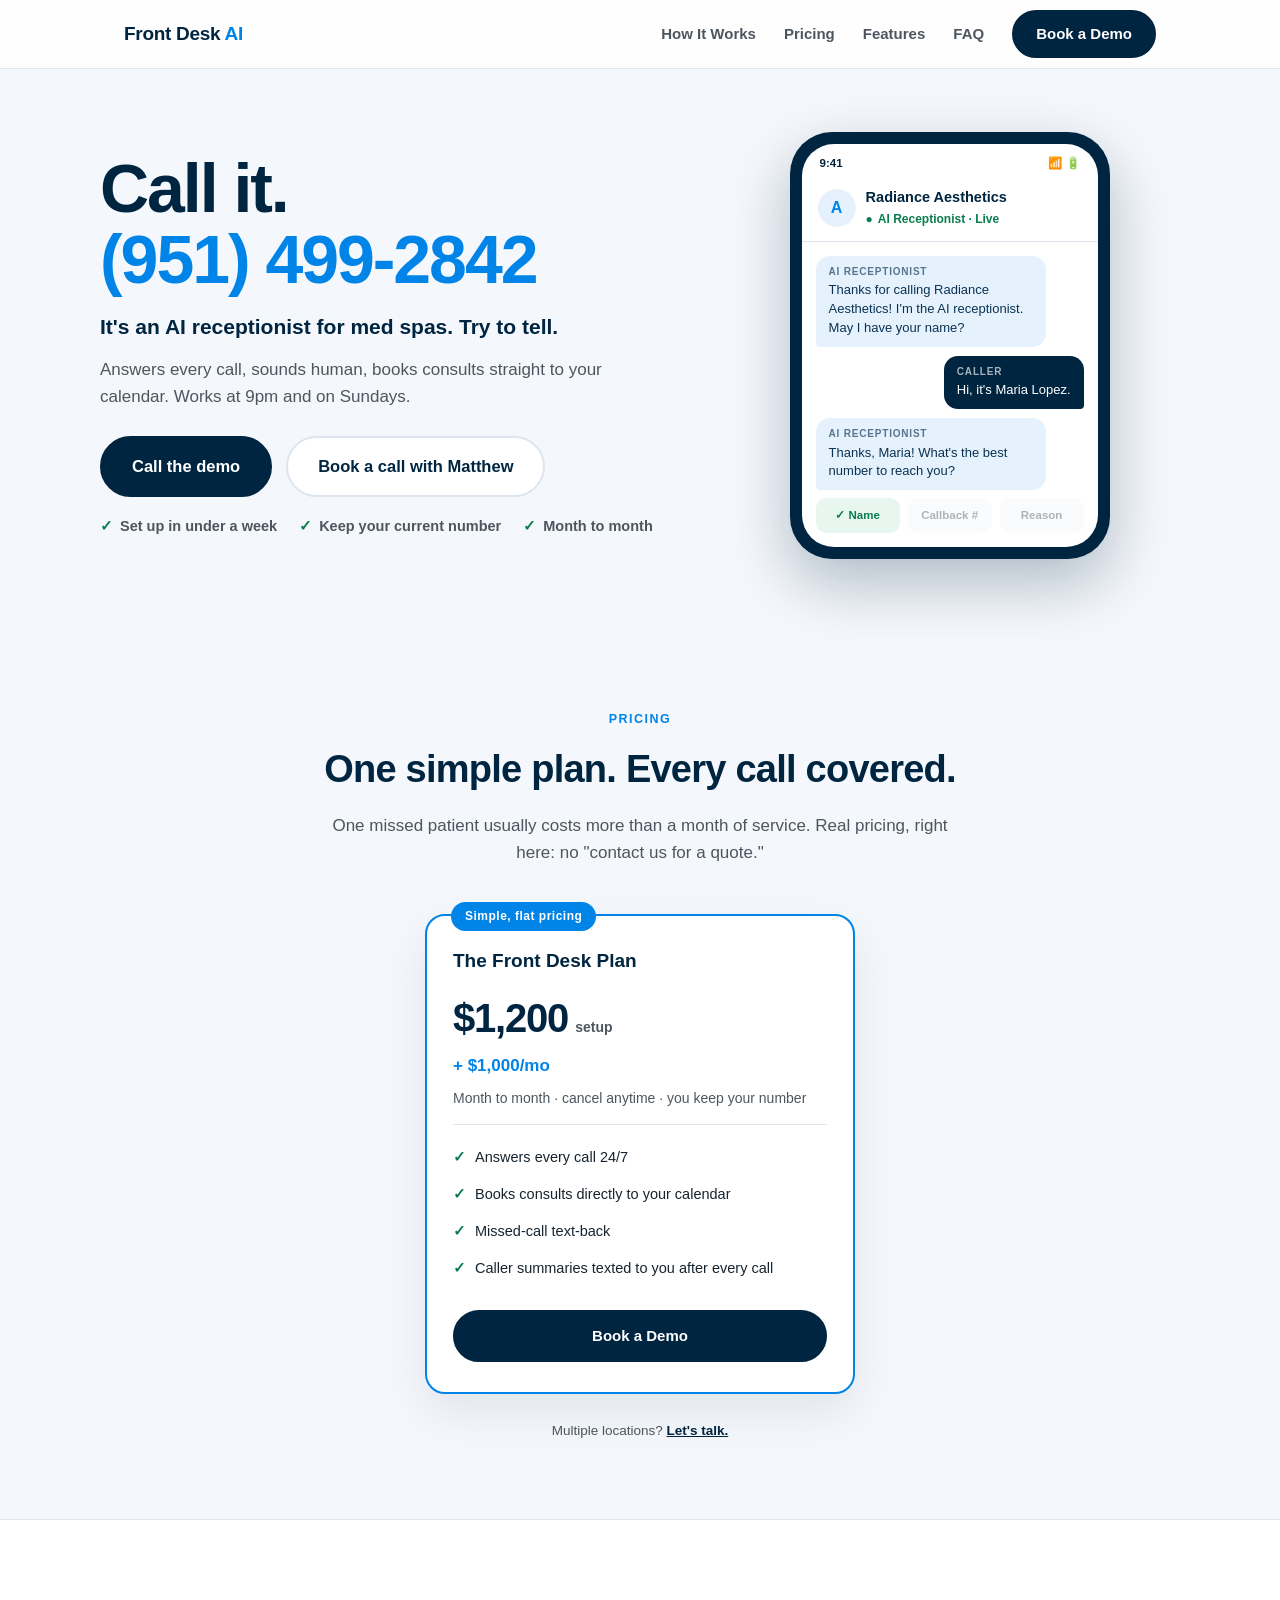
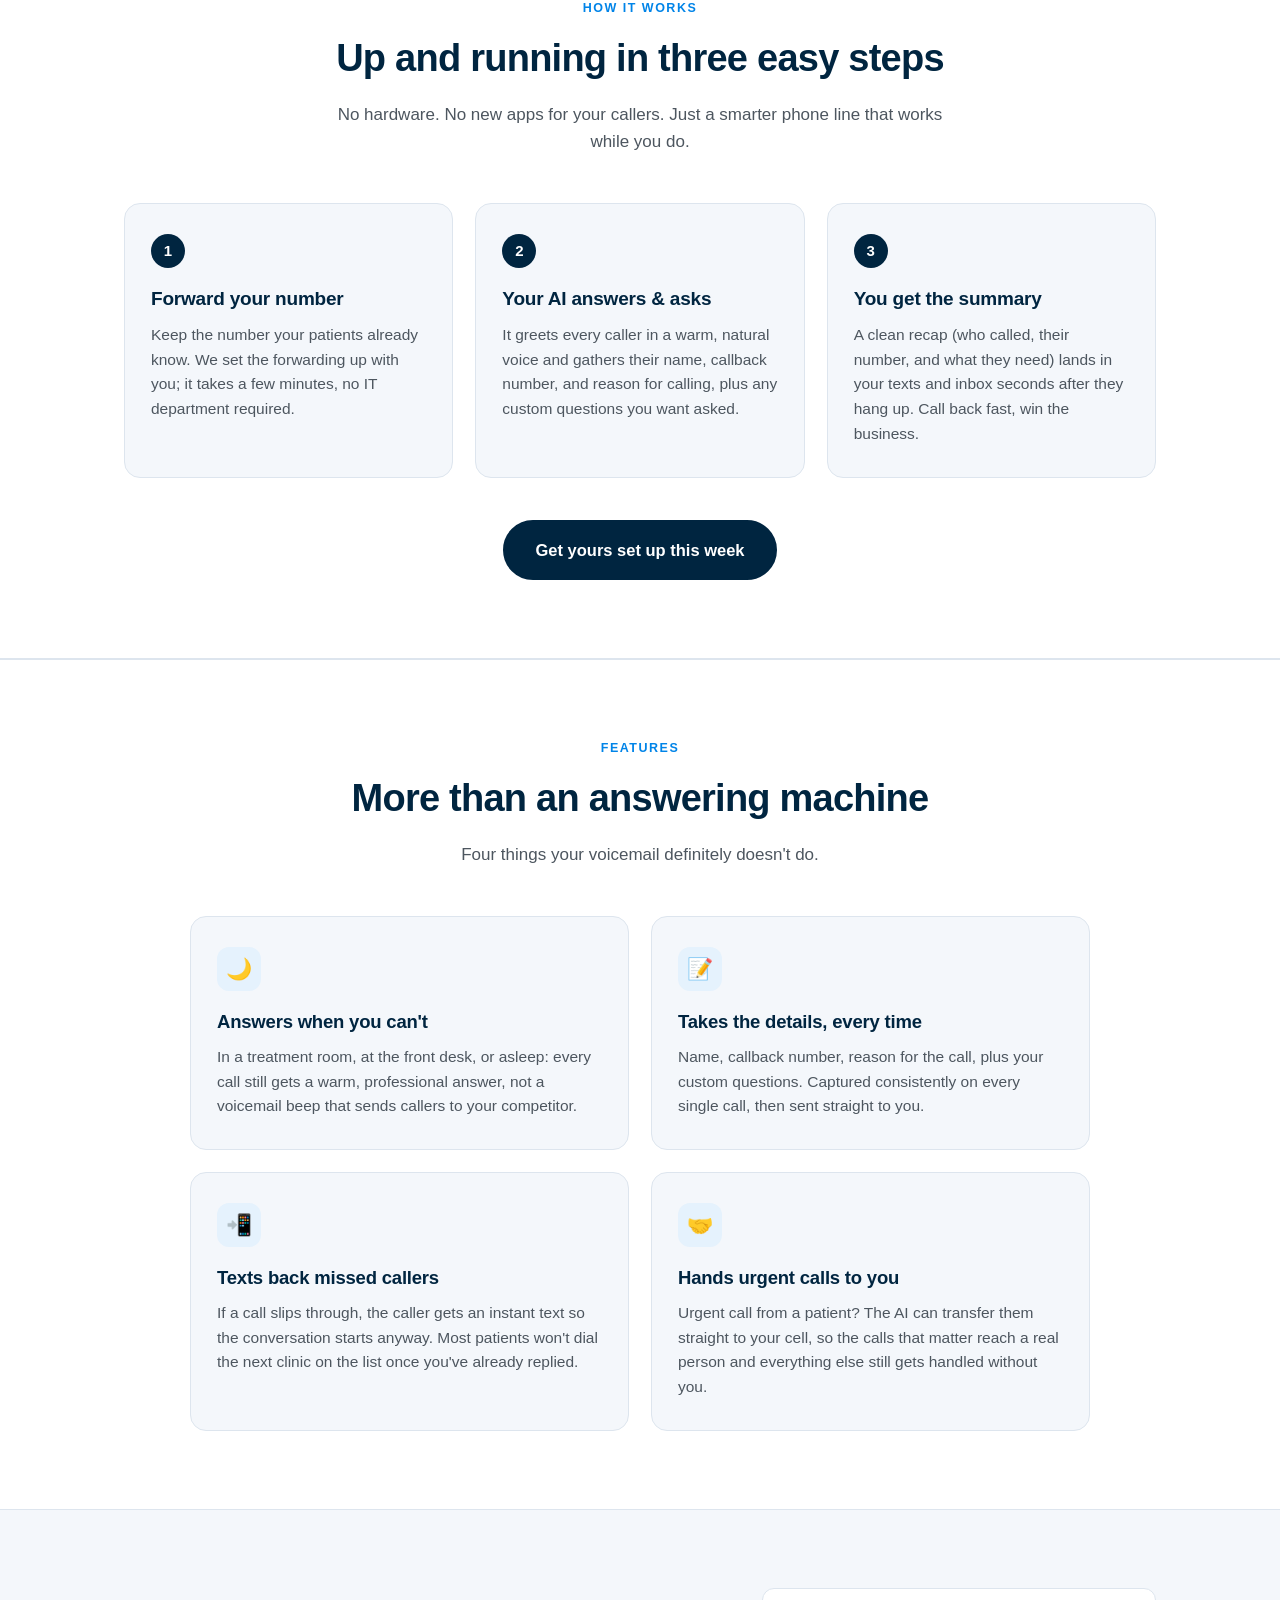
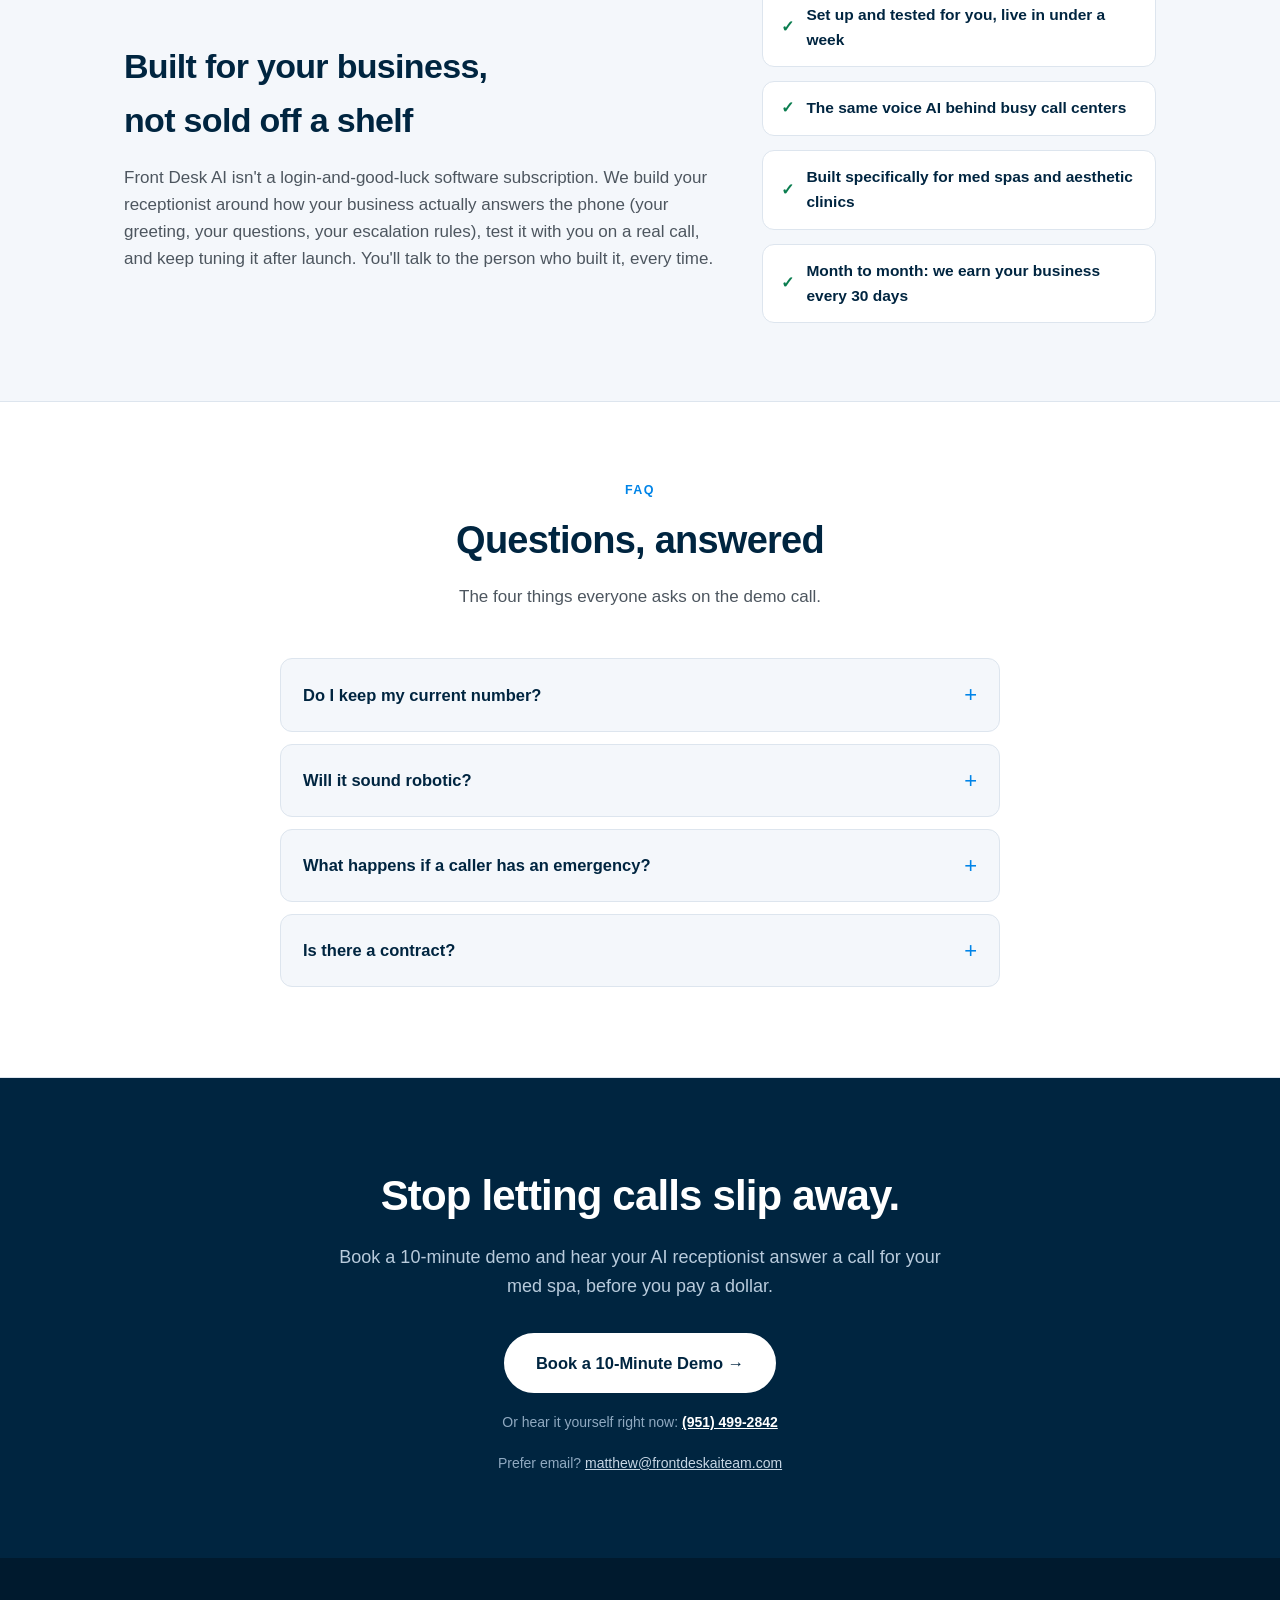
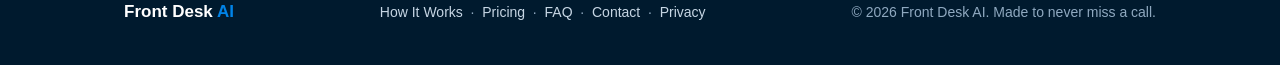
==== commit eb4b2ec3: "Restructure hero: phone number as primary CTA; move pricing above the fold; add Lead pixel event" ====
--- a/index.html
+++ b/index.html
@@ -5,6 +5,23 @@
   <meta name="viewport" content="width=device-width, initial-scale=1.0" />
   <title>Front Desk AI — The AI Receptionist for Med Spas &amp; Aesthetic Clinics</title>
   <meta name="description" content="A 24/7 AI receptionist built for med spas and aesthetic clinics. Answers every call, books consults, captures each caller's name, number, and reason — and texts you the summary in seconds." />
+  <!-- Meta Pixel Code -->
+  <script>
+  !function(f,b,e,v,n,t,s)
+  {if(f.fbq)return;n=f.fbq=function(){n.callMethod?
+  n.callMethod.apply(n,arguments):n.queue.push(arguments)};
+  if(!f._fbq)f._fbq=n;n.push=n;n.loaded=!0;n.version='2.0';
+  n.queue=[];t=b.createElement(e);t.async=!0;
+  t.src=v;s=b.getElementsByTagName(e)[0];
+  s.parentNode.insertBefore(t,s)}(window, document,'script',
+  'https://connect.facebook.net/en_US/fbevents.js');
+  fbq('init', '2208950529949809');
+  fbq('track', 'PageView');
+  </script>
+  <noscript><img height="1" width="1" style="display:none"
+  src="https://www.facebook.com/tr?id=2208950529949809&ev=PageView&noscript=1"
+  /></noscript>
+  <!-- End Meta Pixel Code -->
   <style>
     :root {
       --navy: #002540;
@@ -83,6 +100,24 @@
     .try-line a:hover { text-decoration: underline; }
     .hero-points { display: flex; gap: 22px; flex-wrap: wrap; font-size: 14.5px; font-weight: 600; color: var(--muted); }
     .hero-points span::before { content: "✓"; color: var(--green); font-weight: 800; margin-right: 7px; }
+
+    /* Phone-first hero (number is the primary CTA) */
+    .hero .hero-call {
+      font-size: clamp(40px, 7.5vw, 68px); line-height: 1.04; letter-spacing: -.03em;
+      font-weight: 800; margin-bottom: 16px;
+    }
+    .hero-tel { color: var(--accent); text-decoration: none; white-space: nowrap; }
+    .hero-tel:hover { text-decoration: underline; }
+    .hero-tagline { font-size: 21px; font-weight: 700; color: var(--navy); margin-bottom: 12px; }
+    .hero-body { font-size: 17px; color: var(--muted); max-width: 32em; margin-bottom: 26px; }
+    @media (max-width: 767px) {
+      .hero { padding: 96px 0 36px; }
+      .hero .demo-col { display: none; }
+      .hero .hero-call { font-size: clamp(34px, 11vw, 46px); }
+      .hero-tagline { font-size: 19px; margin-bottom: 10px; }
+      .hero-body { font-size: 16px; margin-bottom: 20px; }
+      .hero-points { margin-top: 4px; }
+    }
 
     /* Phone demo */
     .demo-col { display: flex; flex-direction: column; align-items: center; gap: 18px; }
@@ -274,15 +309,14 @@
   <!-- HERO -->
   <header class="hero wrap" id="top">
     <div class="hero-grid">
-      <div>
-        <span class="kicker">24/7 AI Receptionist</span>
-        <h1>The receptionist who <em>never</em> misses a call.</h1>
-        <p class="sub">Your AI answers every call: nights, weekends, mid-treatment, mid-appointment, mid-meeting. It captures each caller's name, number, and reason, then texts you the summary in seconds.</p>
+      <div class="hero-copy">
+        <h1 class="hero-call">Call it. <a class="hero-tel" href="tel:+19514992842" data-lead>(951) 499-2842</a></h1>
+        <p class="hero-tagline">It's an AI receptionist for med spas. Try to tell.</p>
+        <p class="hero-body">Answers every call, sounds human, books consults straight to your calendar. Works at 9pm and on Sundays.</p>
         <div class="cta-row">
-          <a class="btn" href="https://calendly.com/njanjubusiness/30min">Book a 10-Minute Demo</a>
-          <a class="btn btn-ghost" href="#demo" id="see-in-action">See It In Action</a>
-        </div>
-        <p class="try-line">Or call <a href="tel:+19514992842"><strong>(951) 499-2842</strong></a> right now and talk to the AI receptionist live.</p>
+          <a class="btn" href="tel:+19514992842" data-lead>Call the demo</a>
+          <a class="btn btn-ghost" href="https://calendly.com/njanjubusiness/30min" data-lead>Book a call with Matthew</a>
+        </div>
         <div class="hero-points">
           <span>Set up in under a week</span>
           <span>Keep your current number</span>
@@ -313,6 +347,32 @@
     </div>
   </header>
 
+  <!-- PRICING (moved up: shown immediately after the hero) -->
+  <section id="pricing">
+    <div class="wrap">
+      <div class="sec-label">Pricing</div>
+      <h2 class="sec-title">One simple plan. Every call covered.</h2>
+      <p class="sec-sub">One missed patient usually costs more than a month of service. Real pricing, right here: no "contact us for a quote."</p>
+      <div class="tiers" style="grid-template-columns: minmax(0, 430px); justify-content: center;">
+        <div class="tier pop">
+          <span class="pop-badge">Simple, flat pricing</span>
+          <div class="plan-name">The Front Desk Plan</div>
+          <div class="price-line"><span class="amount">$1,200</span><span class="per">setup</span></div>
+          <div class="monthly">+ $1,000/mo</div>
+          <div class="fit">Month to month · cancel anytime · you keep your number</div>
+          <ul>
+            <li>Answers every call 24/7</li>
+            <li>Books consults directly to your calendar</li>
+            <li>Missed-call text-back</li>
+            <li>Caller summaries texted to you after every call</li>
+          </ul>
+          <a class="btn" href="https://calendly.com/njanjubusiness/30min">Book a Demo</a>
+        </div>
+      </div>
+      <p class="price-note">Multiple locations? <a href="https://calendly.com/njanjubusiness/30min" style="color: var(--navy); font-weight: 700;">Let's talk.</a></p>
+    </div>
+  </section>
+
   <!-- HOW IT WORKS -->
   <section class="band-white" id="how">
     <div class="wrap">
@@ -339,32 +399,6 @@
       <div class="steps-cta">
         <a class="btn" href="https://calendly.com/njanjubusiness/30min">Get yours set up this week</a>
       </div>
-    </div>
-  </section>
-
-  <!-- PRICING -->
-  <section id="pricing">
-    <div class="wrap">
-      <div class="sec-label">Pricing</div>
-      <h2 class="sec-title">One simple plan. Every call covered.</h2>
-      <p class="sec-sub">One missed patient usually costs more than a month of service. Real pricing, right here: no "contact us for a quote."</p>
-      <div class="tiers" style="grid-template-columns: minmax(0, 430px); justify-content: center;">
-        <div class="tier pop">
-          <span class="pop-badge">Simple, flat pricing</span>
-          <div class="plan-name">The Front Desk Plan</div>
-          <div class="price-line"><span class="amount">$1,200</span><span class="per">one-time setup</span></div>
-          <div class="monthly">+ $1,000/mo</div>
-          <div class="fit">Month to month · cancel anytime · you keep your number</div>
-          <ul>
-            <li>Answers every call 24/7</li>
-            <li>Books consults directly to your calendar</li>
-            <li>Missed-call text-back</li>
-            <li>Caller summaries texted to you after every call</li>
-          </ul>
-          <a class="btn" href="https://calendly.com/njanjubusiness/30min">Book a Demo</a>
-        </div>
-      </div>
-      <p class="price-note">Multiple locations? <a href="https://calendly.com/njanjubusiness/30min" style="color: var(--navy); font-weight: 700;">Let's talk.</a></p>
     </div>
   </section>
 
@@ -505,7 +539,8 @@
       });
     }
 
-    document.getElementById("see-in-action").addEventListener("click", () => play());
+    const seeBtn = document.getElementById("see-in-action");
+    if (seeBtn) seeBtn.addEventListener("click", () => play());
     play();
   </script>
   <!-- Meta Pixel: fire Schedule when a booking button (Calendly) is clicked -->
@@ -515,5 +550,12 @@
       if (a && typeof fbq === "function") { fbq("track", "Schedule"); }
     });
   </script>
+  <!-- Meta Pixel: fire Lead when a demo phone link or the "Book a call with Matthew" button is clicked -->
+  <script>
+    document.addEventListener("click", function (e) {
+      var el = e.target.closest("[data-lead]");
+      if (el && typeof fbq === "function") { fbq("track", "Lead"); }
+    });
+  </script>
 </body>
 </html>
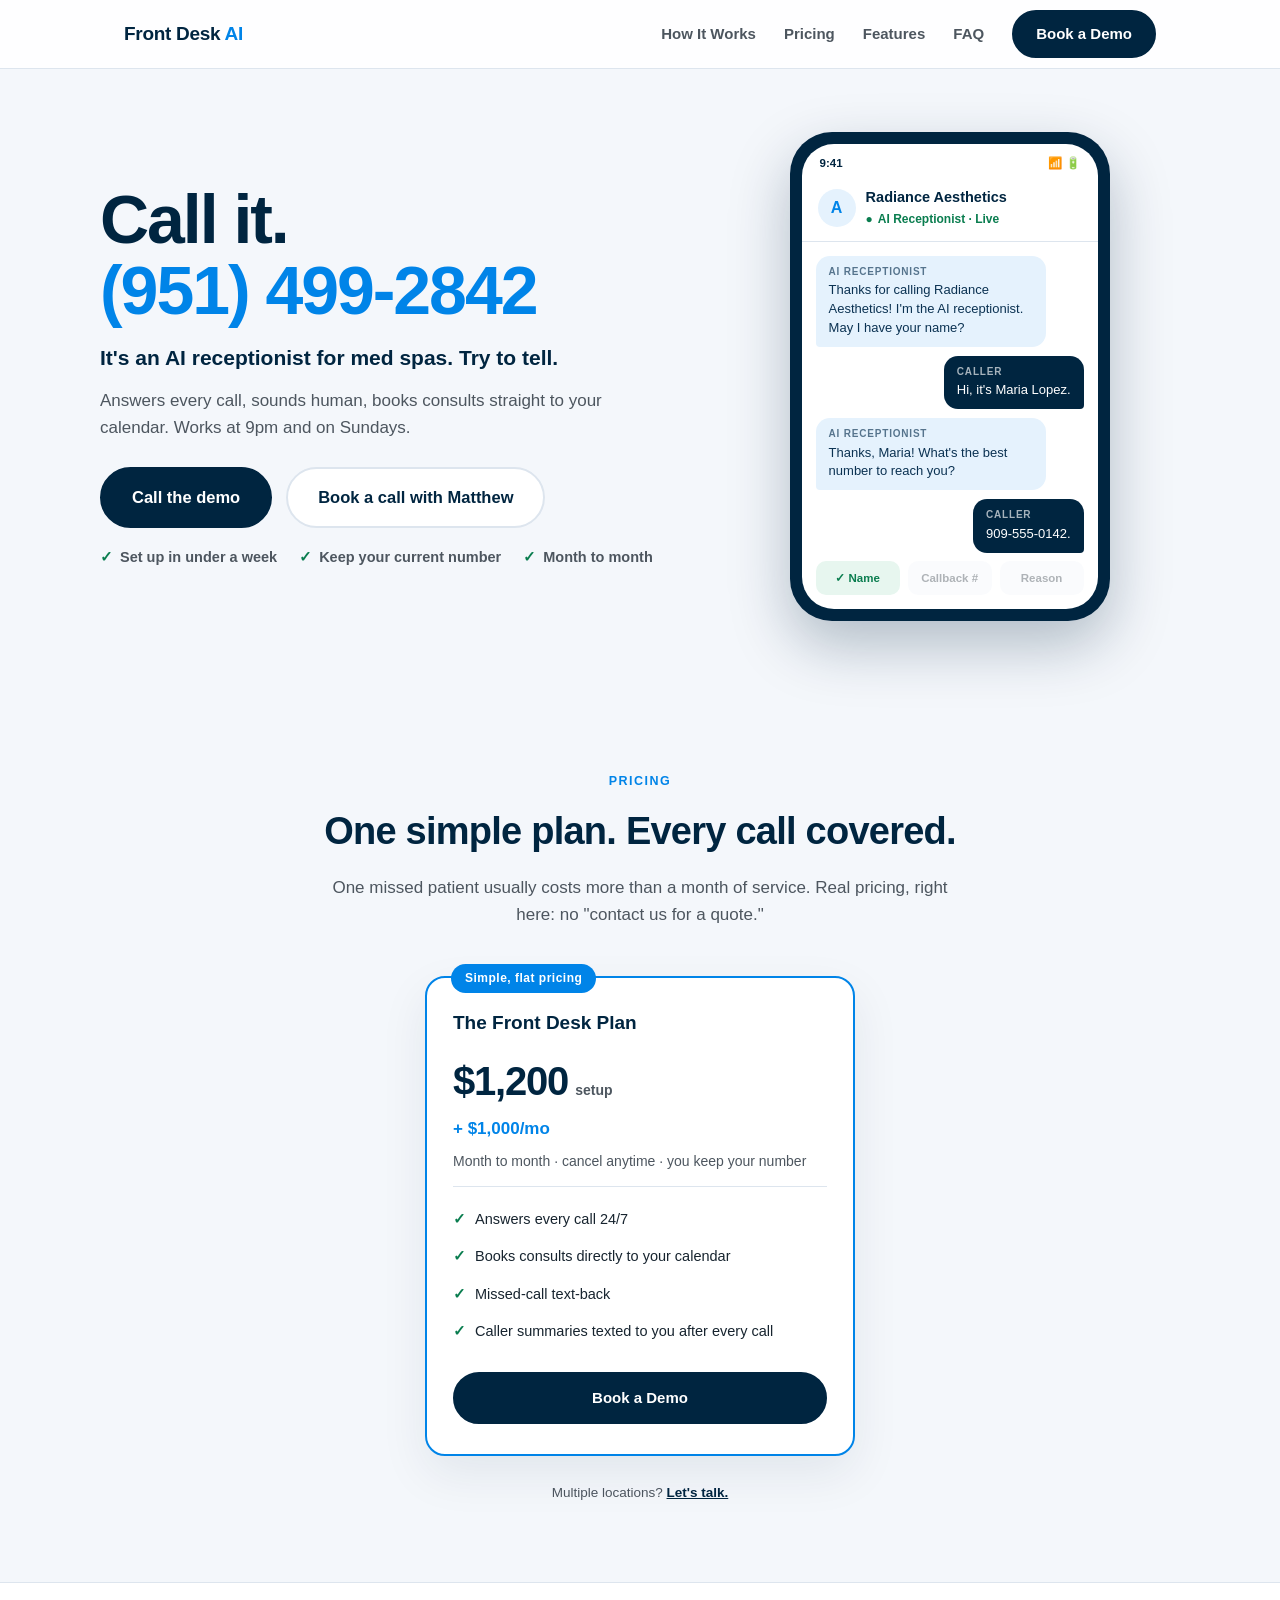
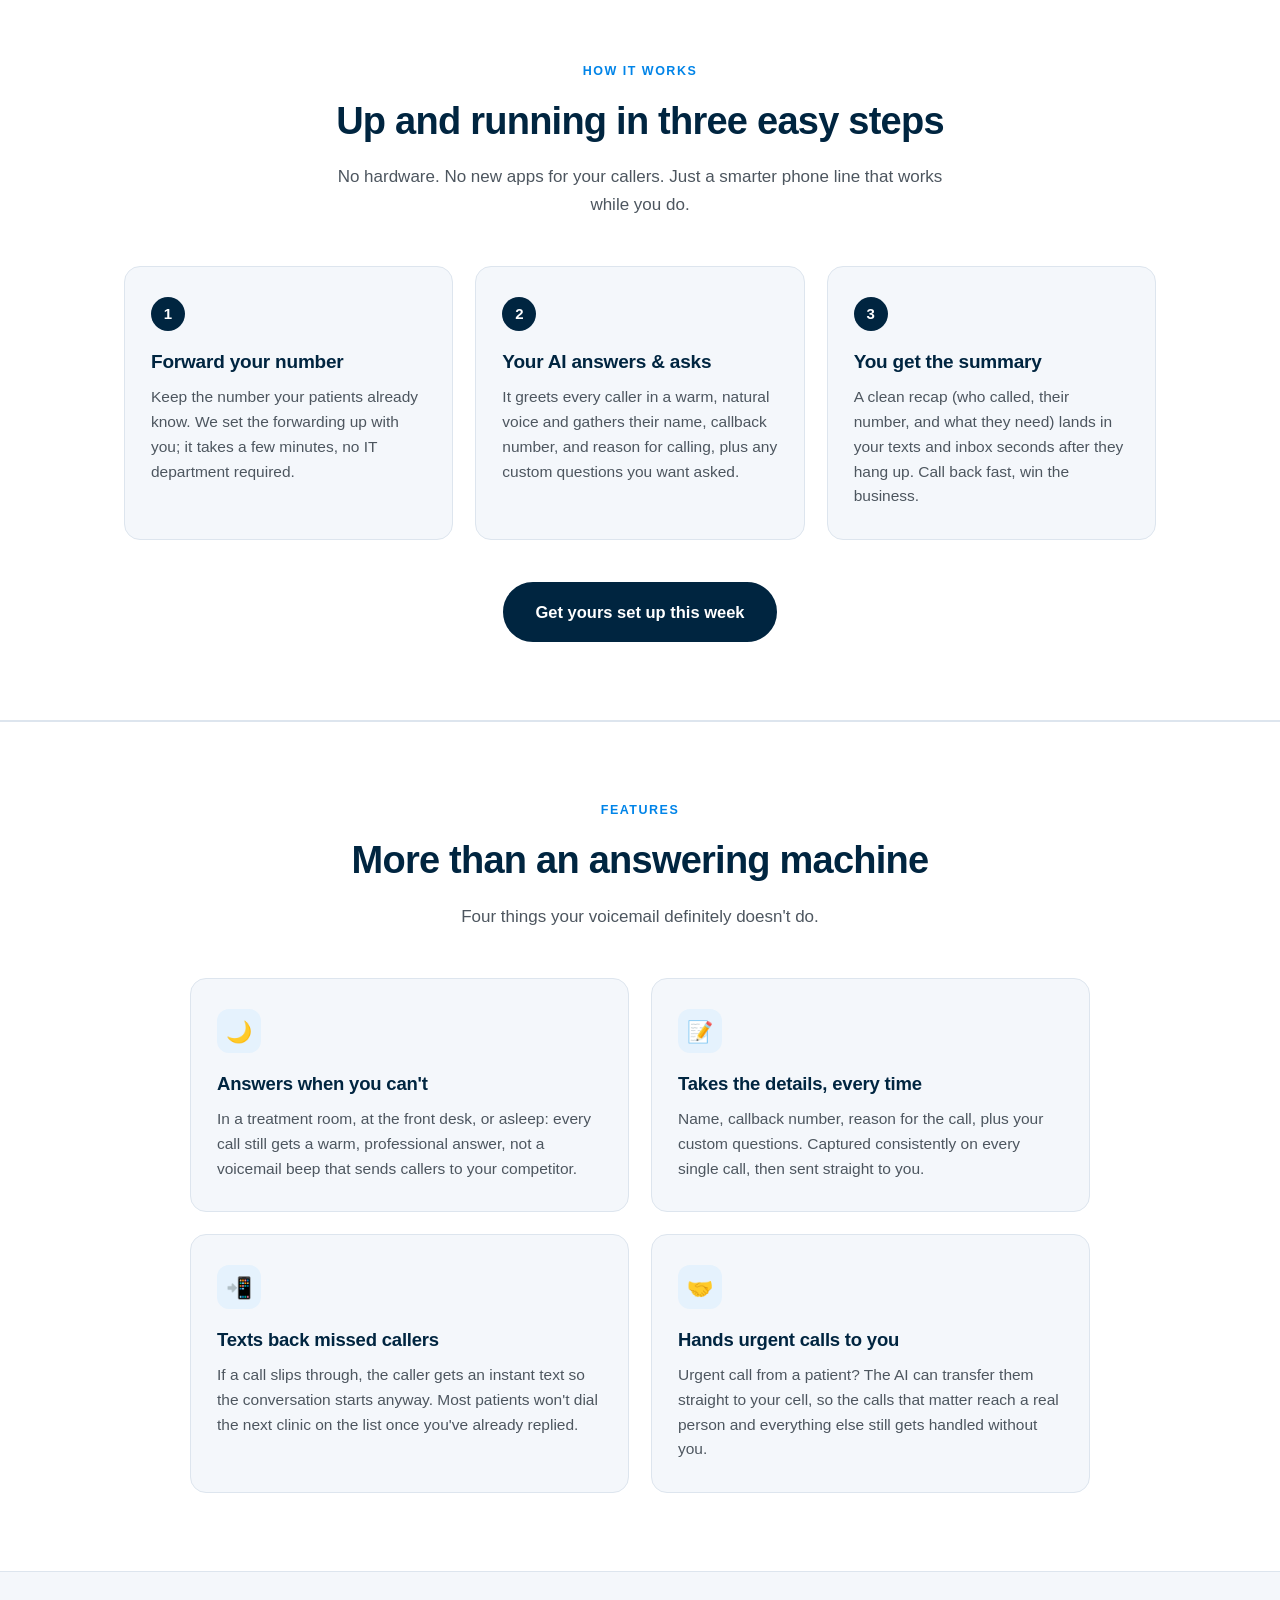
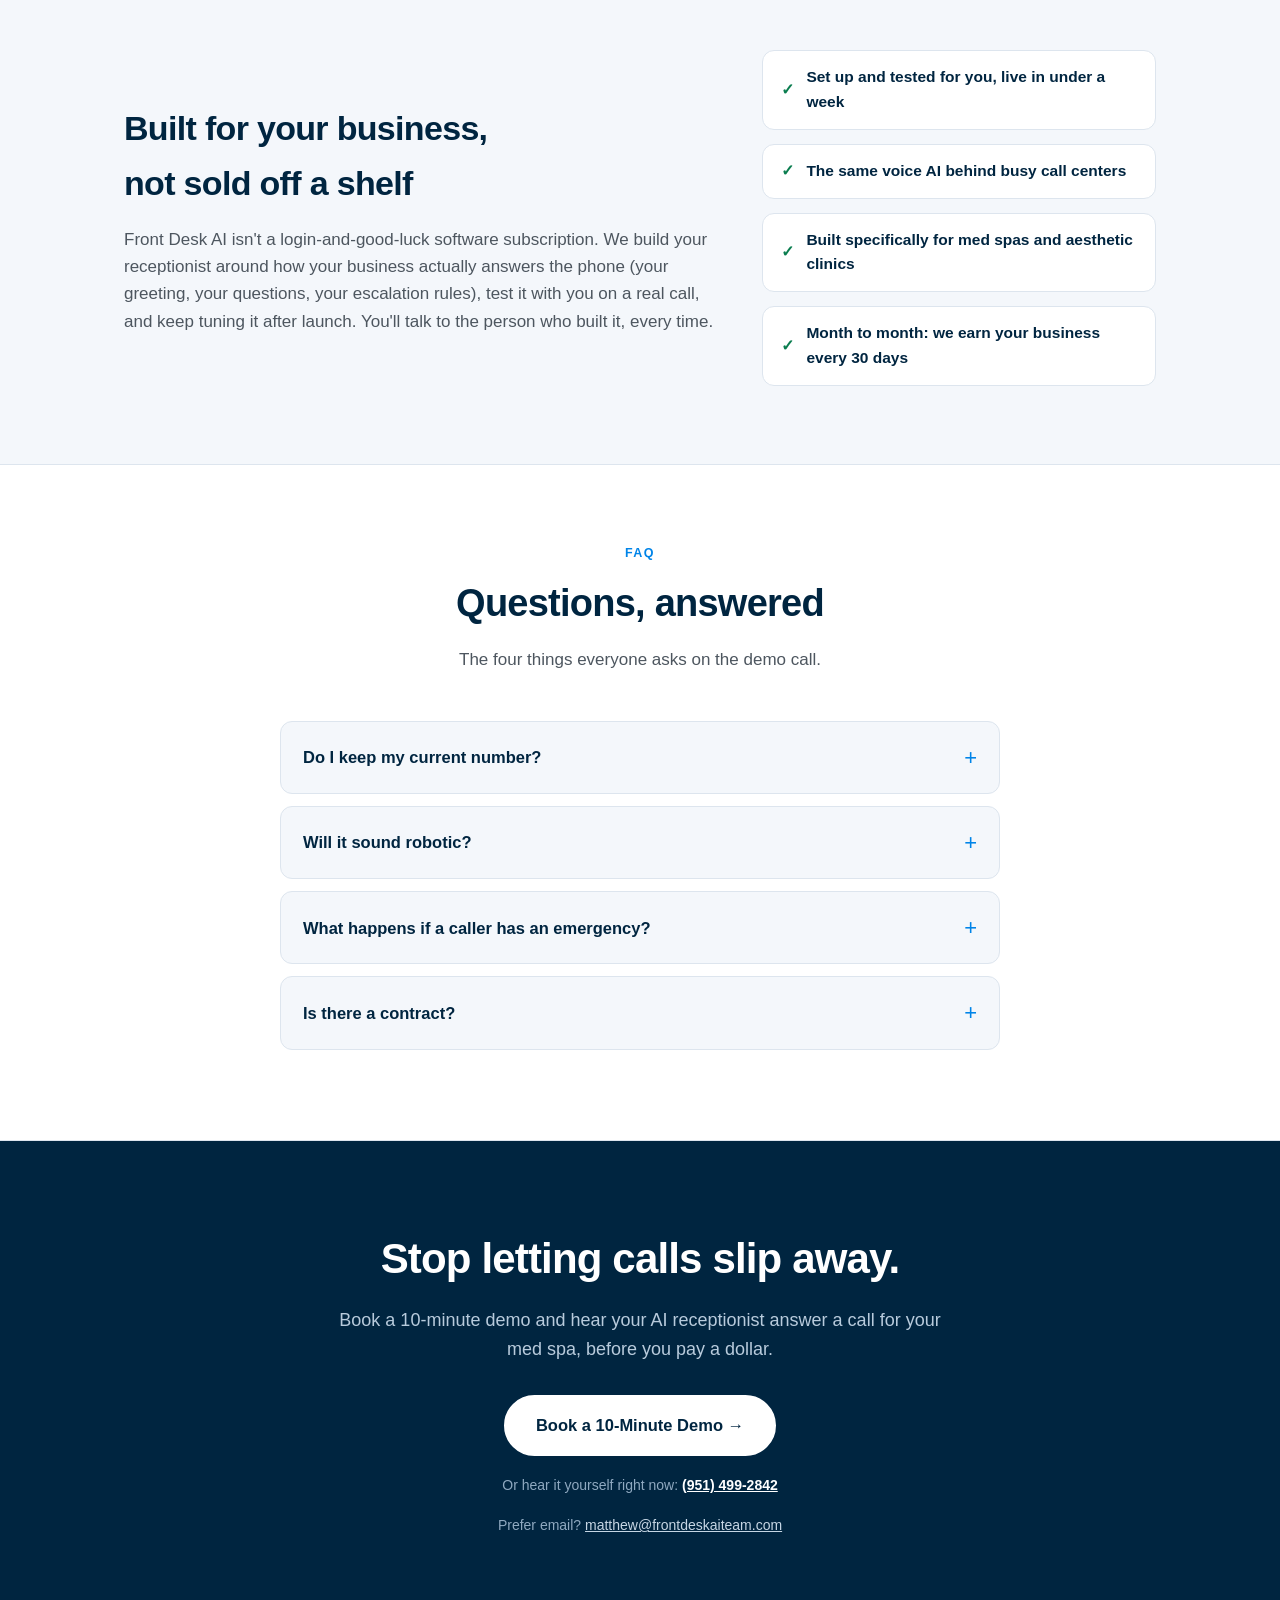
==== commit 50524caa: "Add per-button custom pixel events (DemoCallClick / BookingClick)" ====
--- a/index.html
+++ b/index.html
@@ -116,7 +116,11 @@
       .hero .hero-call { font-size: clamp(34px, 11vw, 46px); }
       .hero-tagline { font-size: 19px; margin-bottom: 10px; }
       .hero-body { font-size: 16px; margin-bottom: 20px; }
-      .hero-points { margin-top: 4px; }
+      /* Center-align hero content on mobile only */
+      .hero-copy { text-align: center; }
+      .hero-body { margin-left: auto; margin-right: auto; }
+      .cta-row { justify-content: center; }
+      .hero-points { margin-top: 4px; flex-direction: column; align-items: center; gap: 12px; }
     }
 
     /* Phone demo */
@@ -301,7 +305,7 @@
         <a href="#pricing">Pricing</a>
         <a href="#features">Features</a>
         <a href="#faq">FAQ</a>
-        <a class="btn nav-cta" href="https://calendly.com/njanjubusiness/30min">Book a Demo</a>
+        <a class="btn nav-cta" href="https://calendly.com/njanjubusiness/30min" data-fb-event="BookingClick">Book a Demo</a>
       </div>
     </nav>
   </div>
@@ -310,12 +314,12 @@
   <header class="hero wrap" id="top">
     <div class="hero-grid">
       <div class="hero-copy">
-        <h1 class="hero-call">Call it. <a class="hero-tel" href="tel:+19514992842" data-lead>(951) 499-2842</a></h1>
+        <h1 class="hero-call">Call it. <a class="hero-tel" href="tel:+19514992842" data-lead data-fb-event="DemoCallClick">(951) 499-2842</a></h1>
         <p class="hero-tagline">It's an AI receptionist for med spas. Try to tell.</p>
         <p class="hero-body">Answers every call, sounds human, books consults straight to your calendar. Works at 9pm and on Sundays.</p>
         <div class="cta-row">
-          <a class="btn" href="tel:+19514992842" data-lead>Call the demo</a>
-          <a class="btn btn-ghost" href="https://calendly.com/njanjubusiness/30min" data-lead>Book a call with Matthew</a>
+          <a class="btn" href="tel:+19514992842" data-lead data-fb-event="DemoCallClick">Call the demo</a>
+          <a class="btn btn-ghost" href="https://calendly.com/njanjubusiness/30min" data-lead data-fb-event="BookingClick">Book a call with Matthew</a>
         </div>
         <div class="hero-points">
           <span>Set up in under a week</span>
@@ -557,5 +561,12 @@
       if (el && typeof fbq === "function") { fbq("track", "Lead"); }
     });
   </script>
+  <!-- Meta Pixel: fire a distinct custom event per button (DemoCallClick / BookingClick) -->
+  <script>
+    document.addEventListener("click", function (e) {
+      var el = e.target.closest("[data-fb-event]");
+      if (el && typeof fbq === "function") { fbq("trackCustom", el.getAttribute("data-fb-event")); }
+    });
+  </script>
 </body>
 </html>
